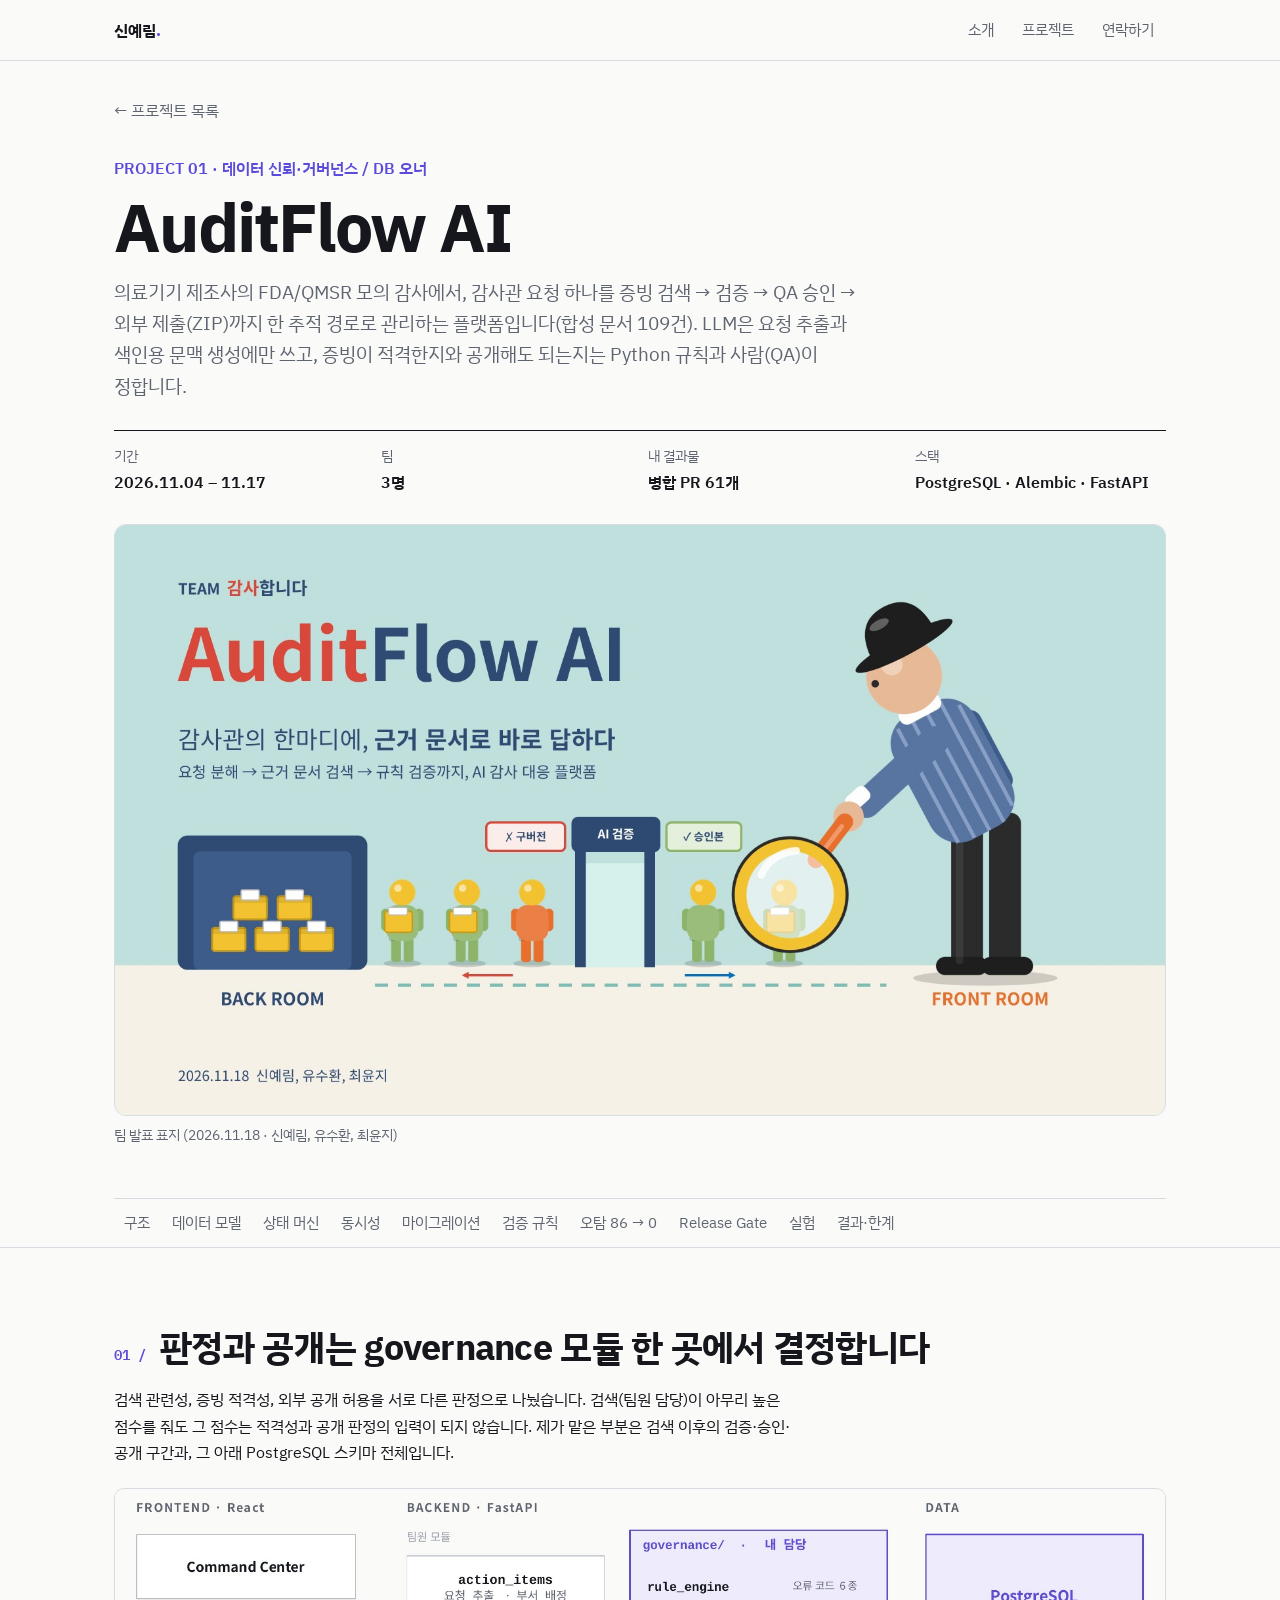
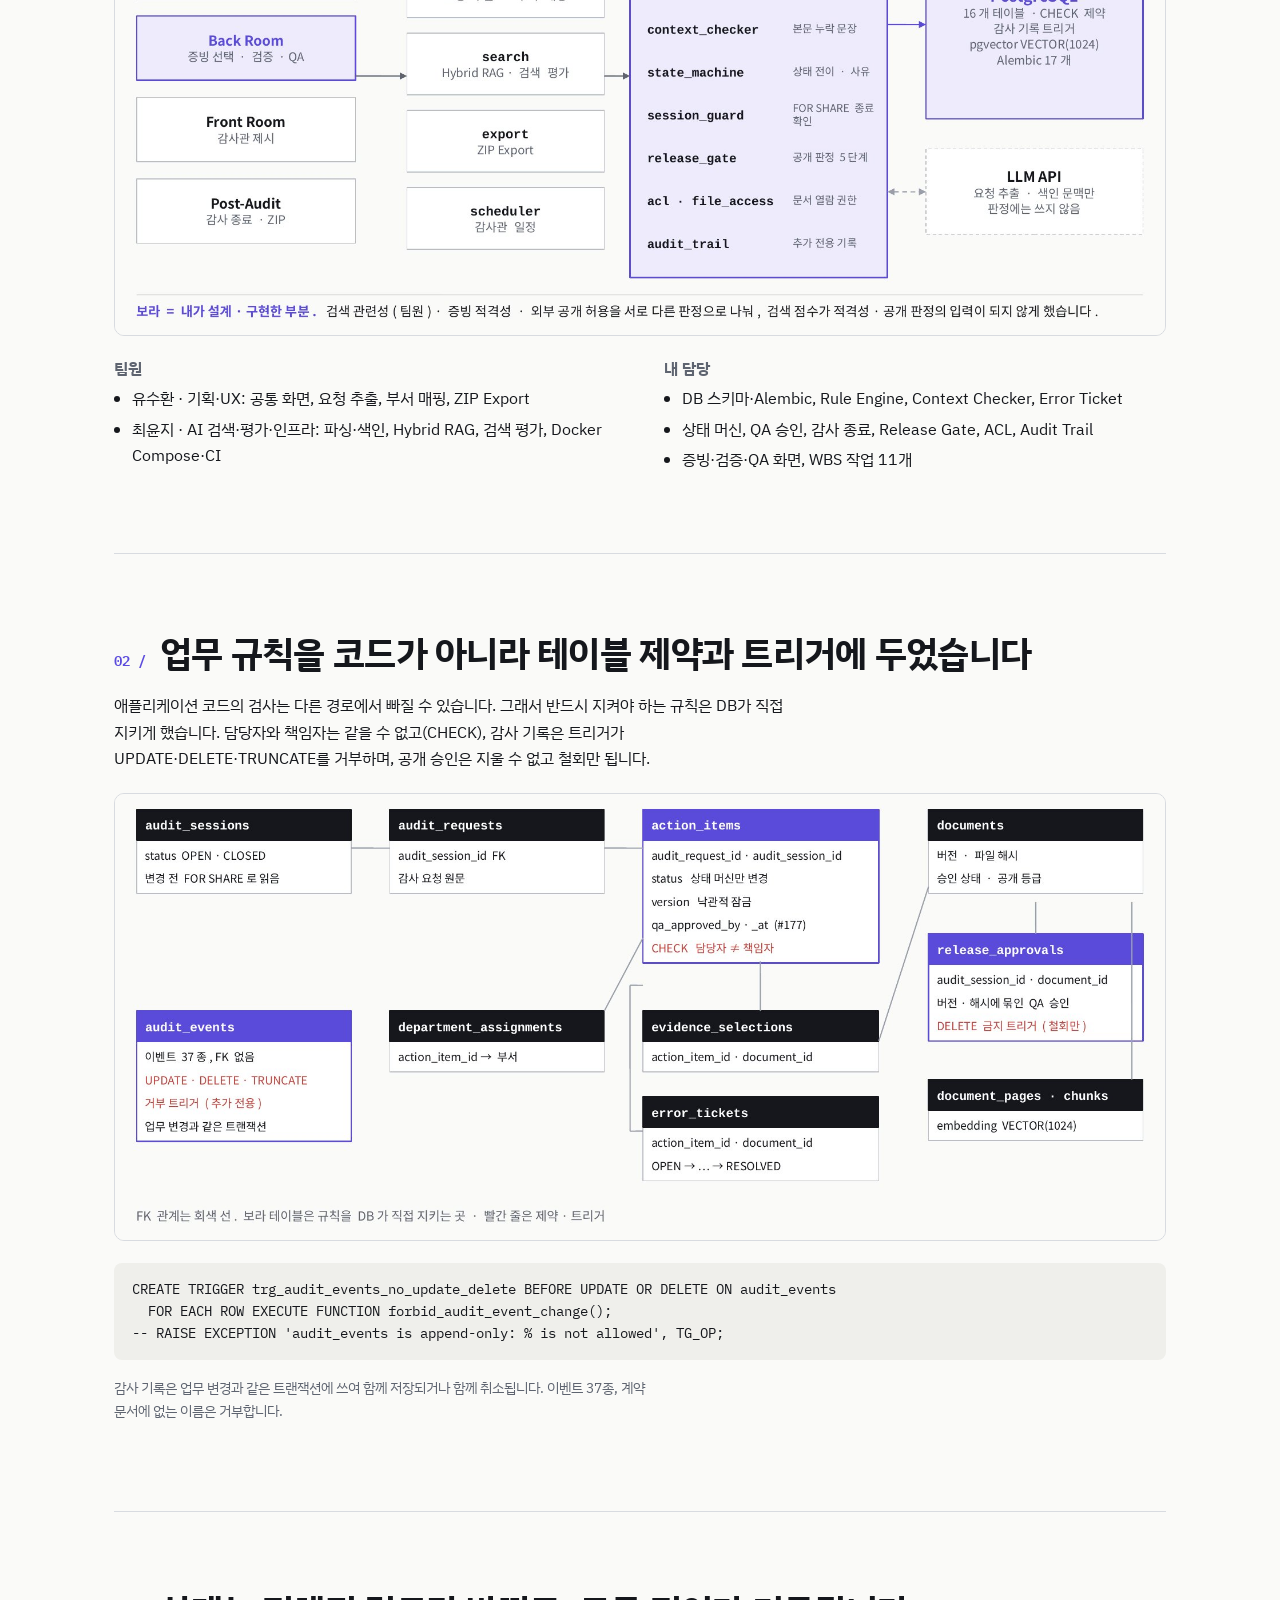
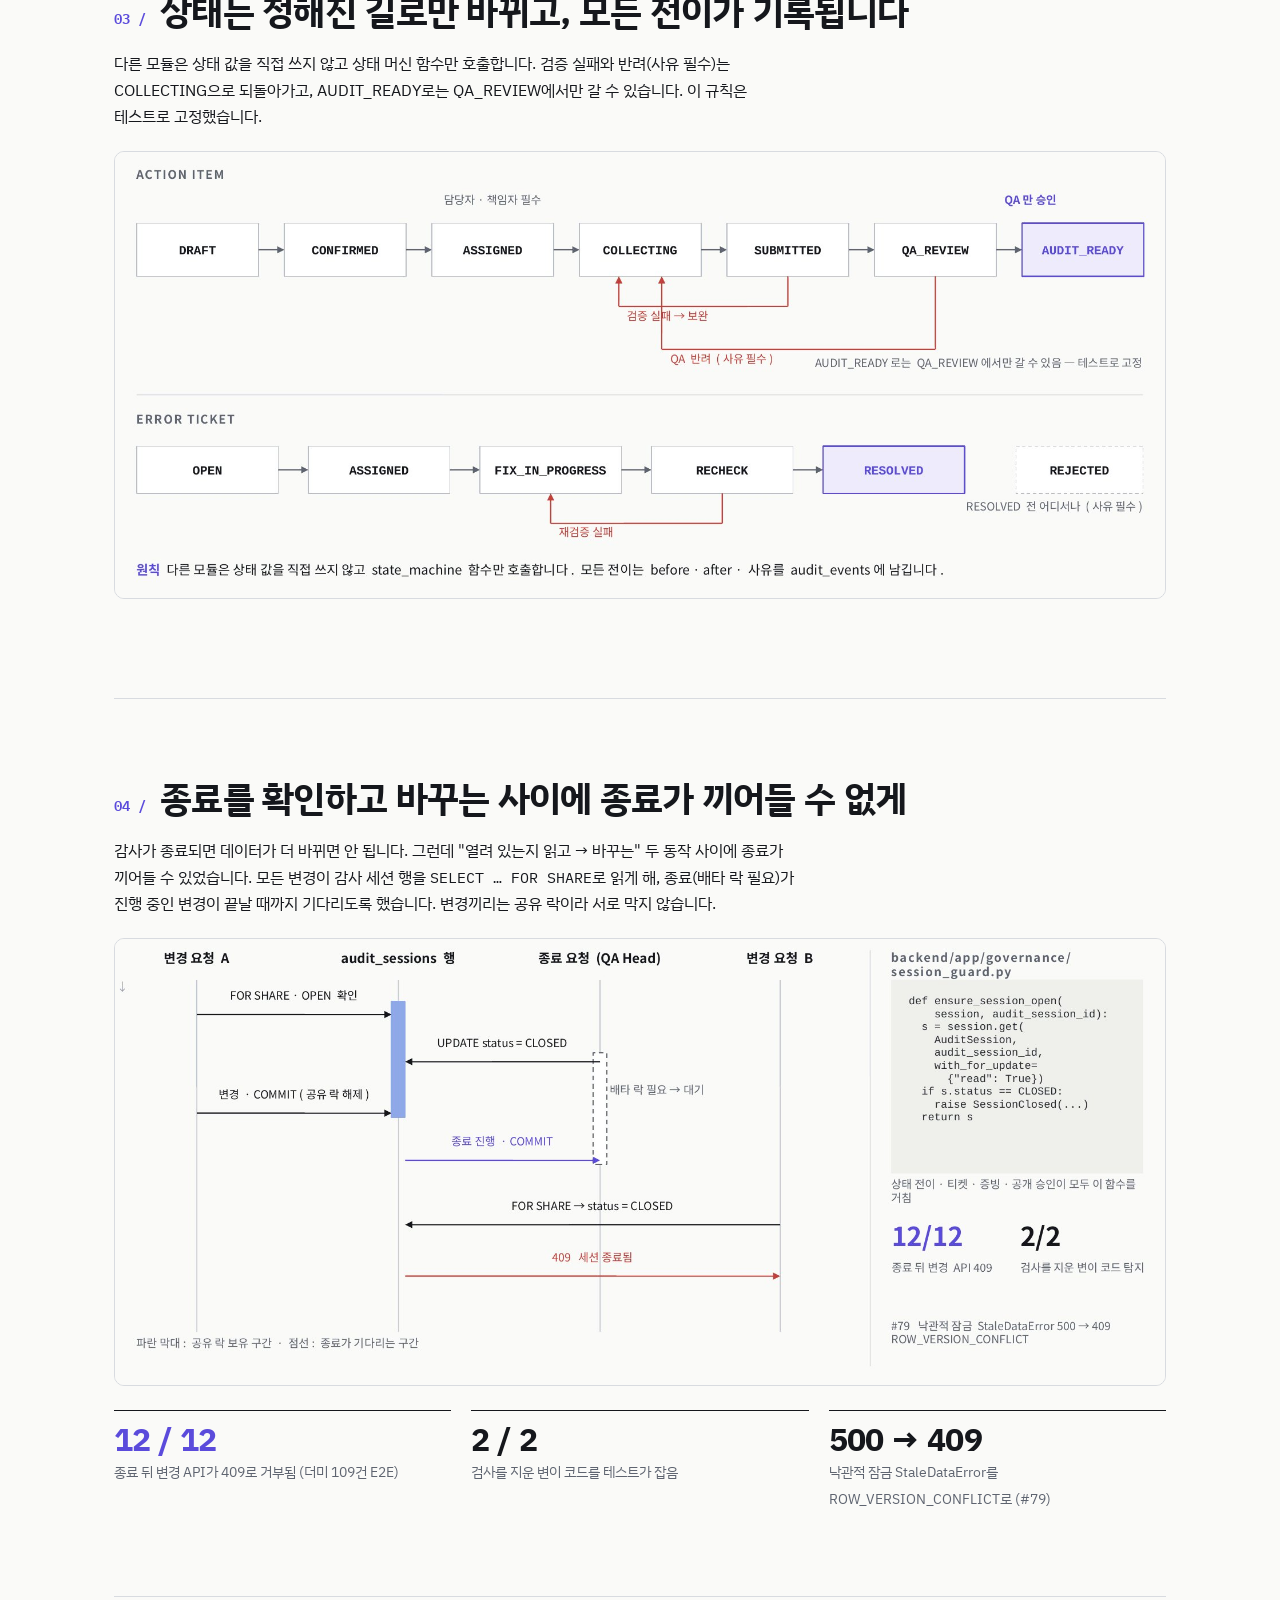
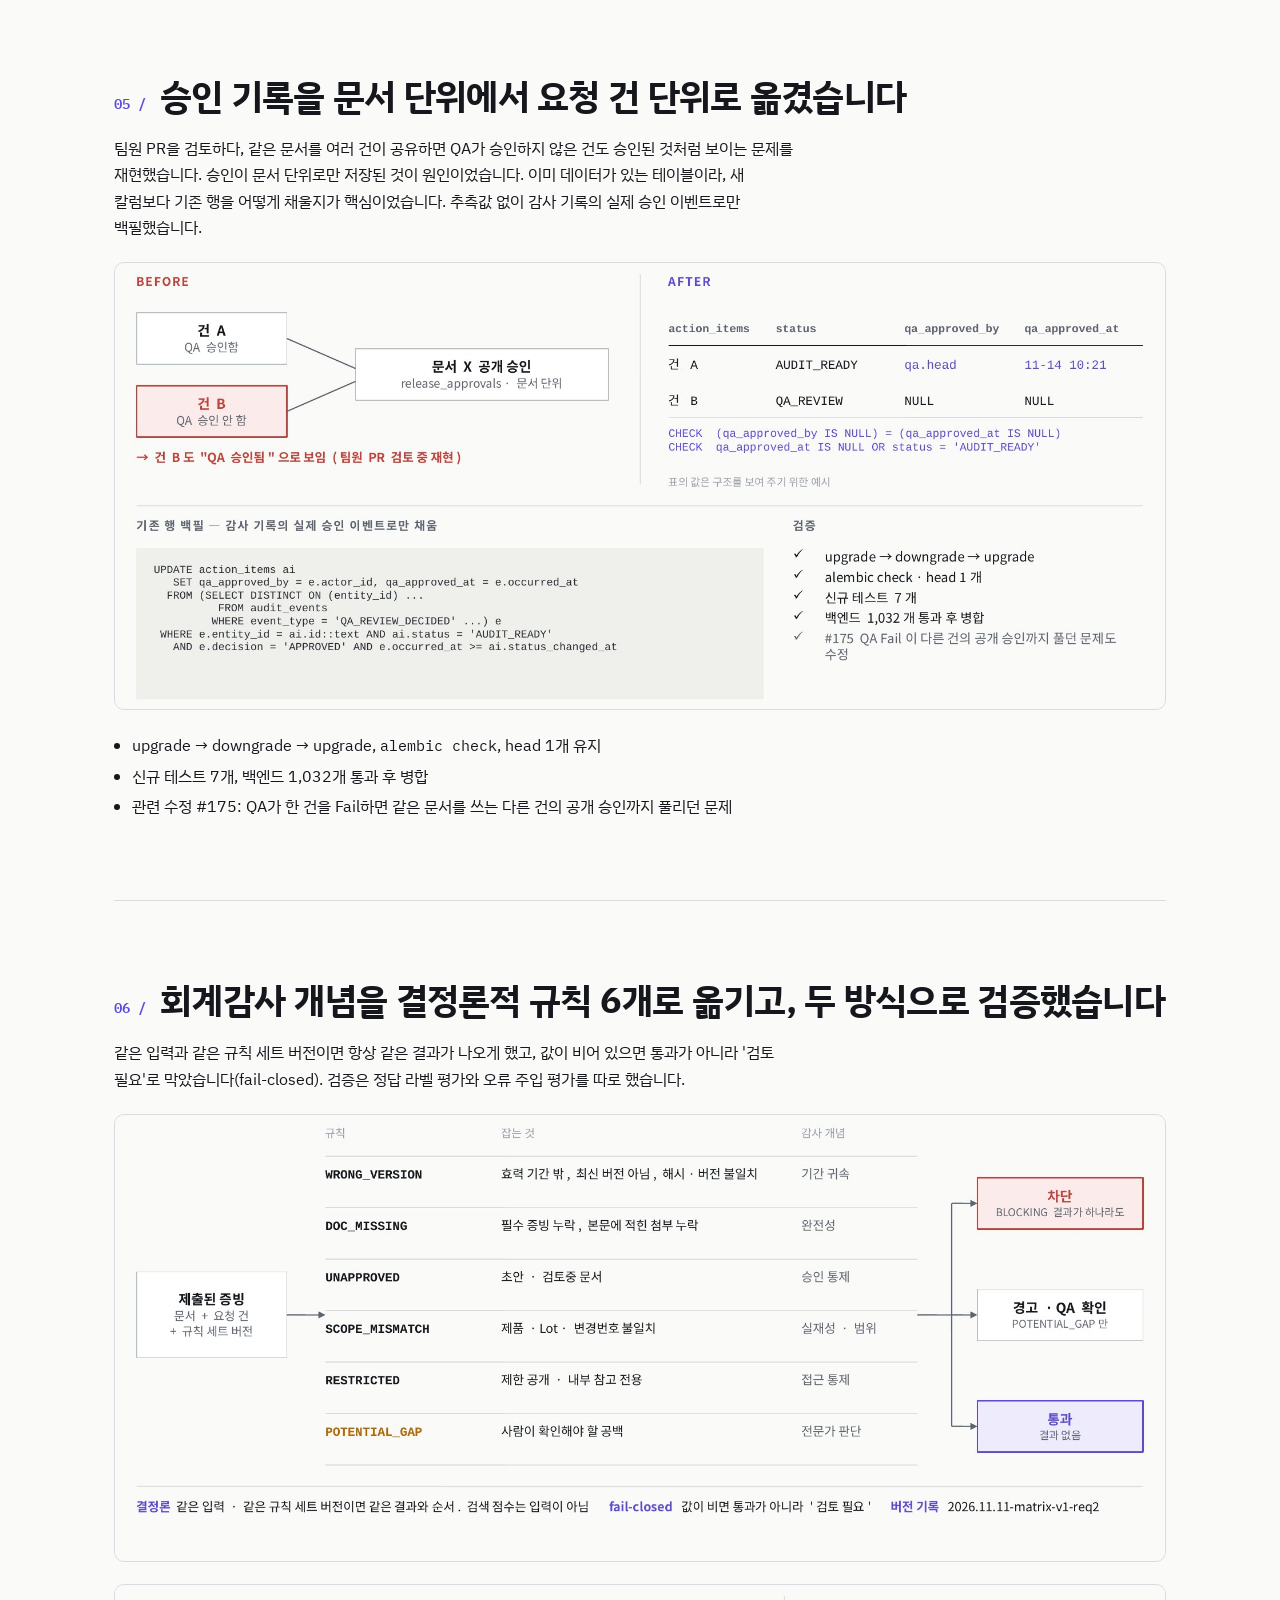
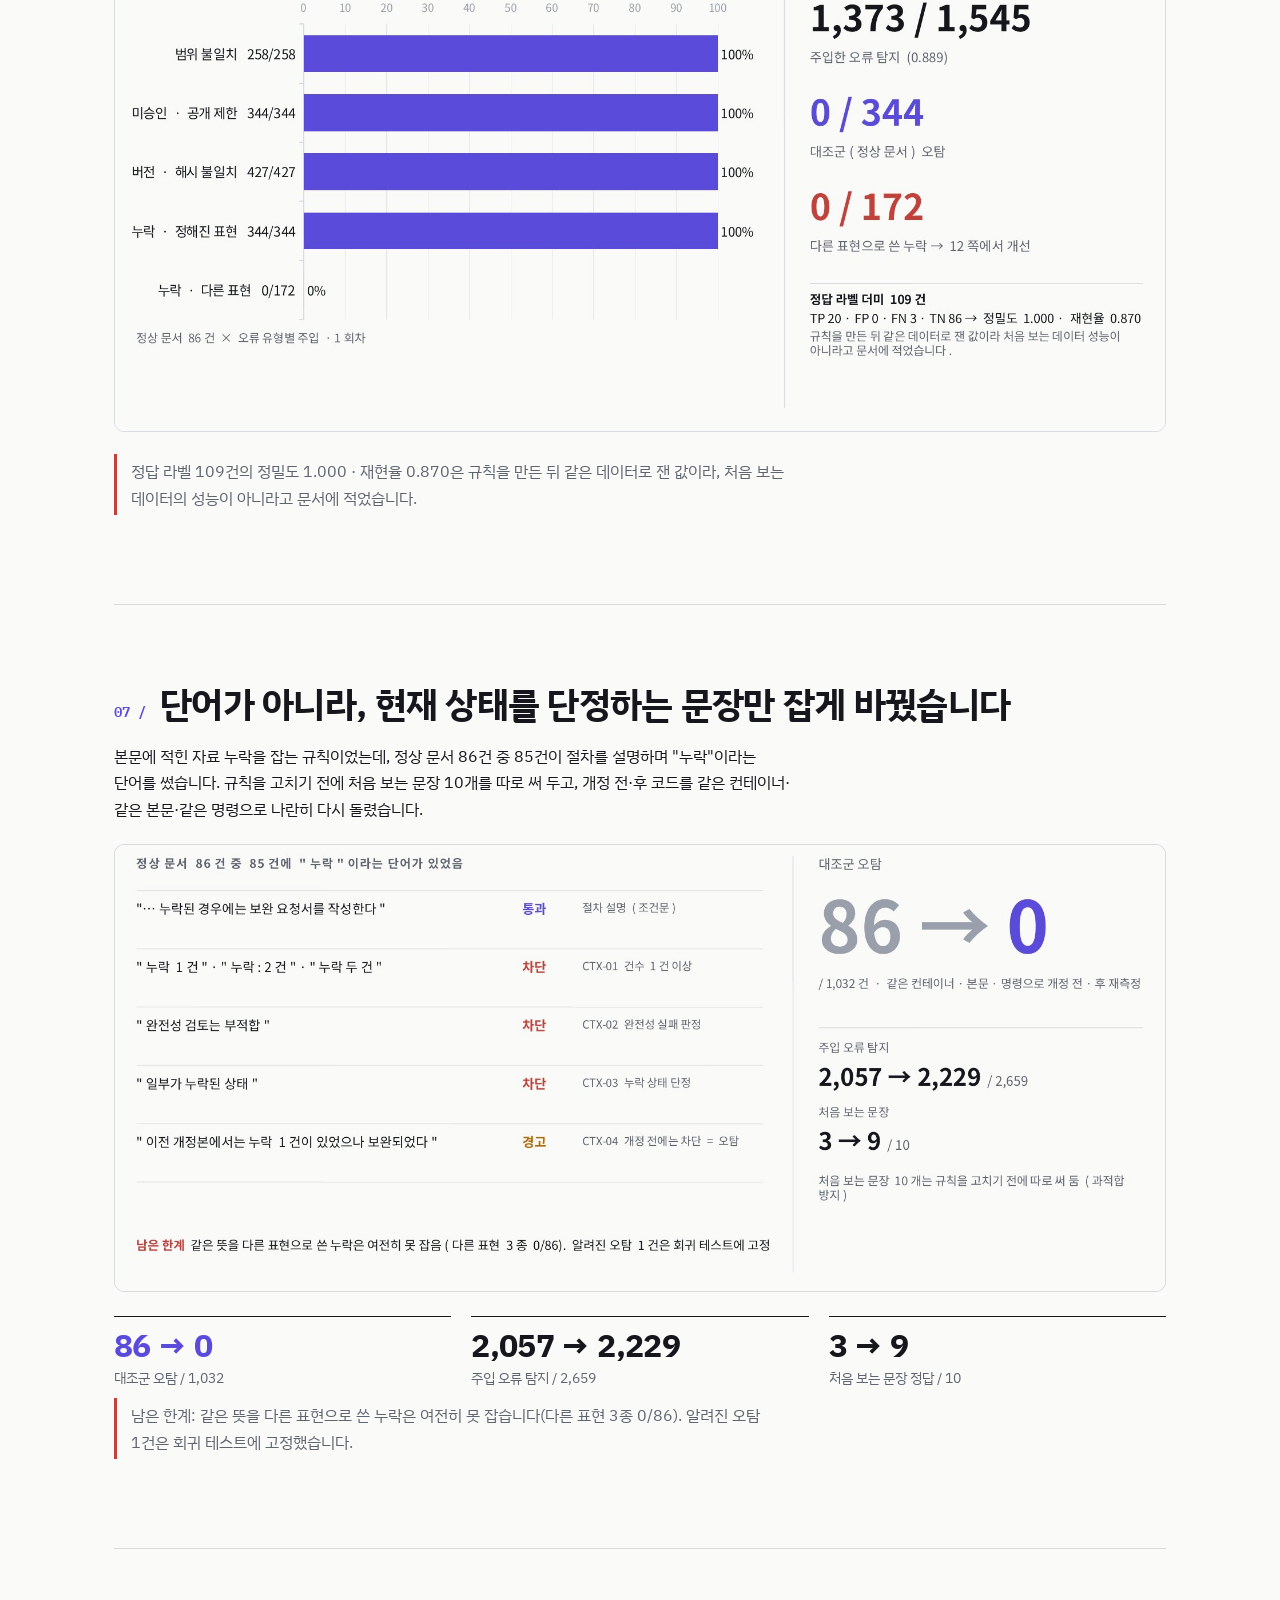
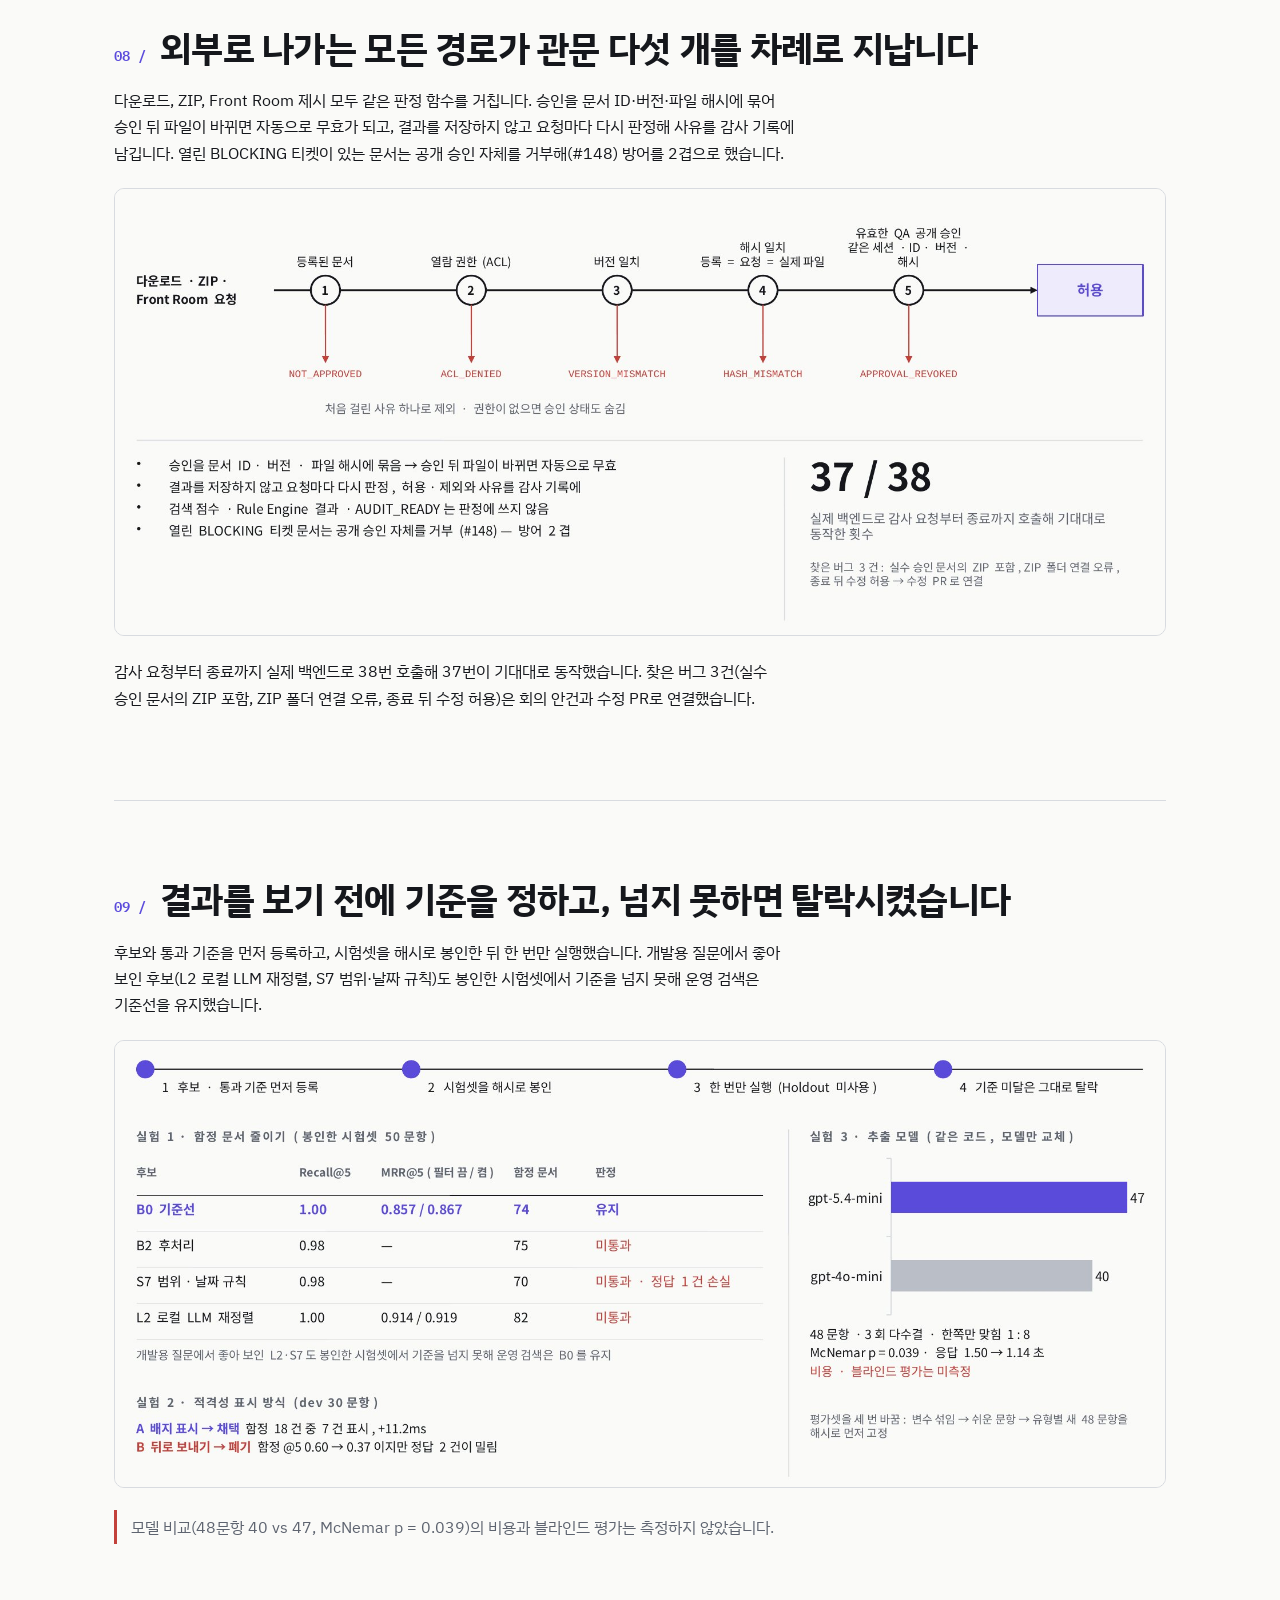
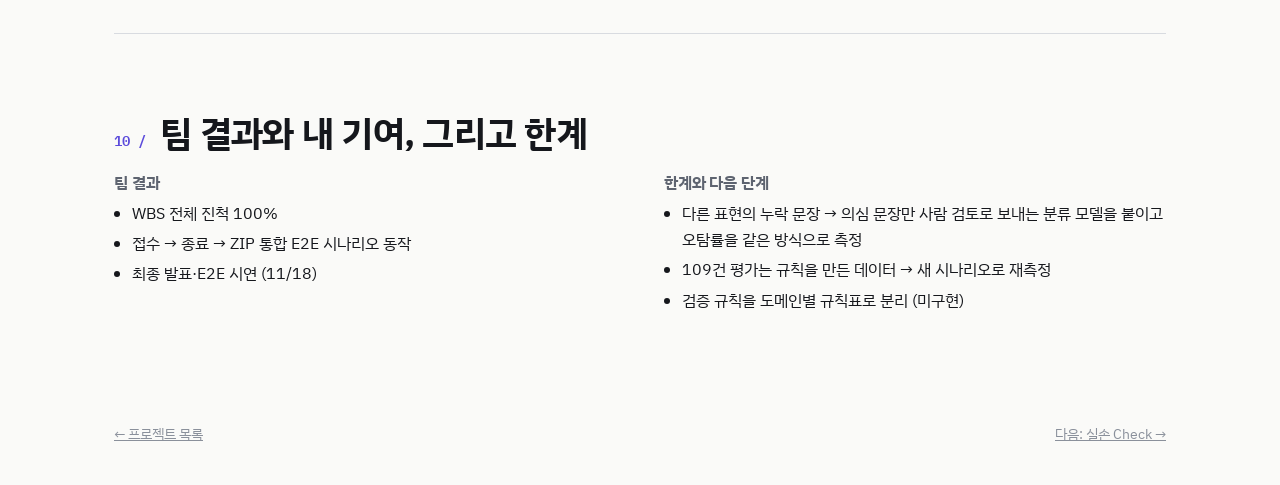
==== projects/auditflow.html @ 16ff55e7 "Add files via upload 포트폴리오 첫 업로드" ====
<!DOCTYPE html>
<html lang="ko">
<head>
<meta charset="utf-8">
<meta name="viewport" content="width=device-width, initial-scale=1">
<title>AuditFlow AI · 신예림</title>
<link rel="preconnect" href="https://fonts.googleapis.com">
<link rel="preconnect" href="https://fonts.gstatic.com" crossorigin>
<link href="https://fonts.googleapis.com/css2?family=IBM+Plex+Mono:wght@500;600&family=IBM+Plex+Sans+KR:wght@400;600;700&display=swap" rel="stylesheet">
<link rel="stylesheet" href="../assets/style.css">
</head>
<body>
<a class="skip" href="#main">본문 바로가기</a>
<header class="top">
  <div class="wrap">
    <a class="brand" href="../index.html">신예림<span>.</span></a>
    <nav class="nav" aria-label="주요 메뉴"><a href="../index.html#about">소개</a><a href="../index.html#work">프로젝트</a><a href="../index.html#contact">연락하기</a></nav>
  </div>
</header>

<main id="main">
  <div class="wrap">
    <a class="back" href="../index.html#work">← 프로젝트 목록</a>
    <div class="p-hero">
      <div class="role">PROJECT 01 · 데이터 신뢰·거버넌스 / DB 오너</div>
      <h1>AuditFlow AI</h1>
      <p class="lead">의료기기 제조사의 FDA/QMSR 모의 감사에서, 감사관 요청 하나를 증빙 검색 → 검증 → QA 승인 → 외부 제출(ZIP)까지 한 추적 경로로 관리하는 플랫폼입니다(합성 문서 109건). LLM은 요청 추출과 색인용 문맥 생성에만 쓰고, 증빙이 적격한지와 공개해도 되는지는 Python 규칙과 사람(QA)이 정합니다.</p>
      <dl class="meta">
        <div><dt>기간</dt><dd>2026.11.04 – 11.17</dd></div>
        <div><dt>팀</dt><dd>3명</dd></div>
        <div><dt>내 결과물</dt><dd>병합 PR 61개</dd></div>
        <div><dt>스택</dt><dd>PostgreSQL · Alembic · FastAPI</dd></div>
      </dl>
      <div class="cover"><img src="../assets/img/auditflow-cover.jpg" alt="AuditFlow AI 발표 표지 — Back Room의 증빙이 AI 검증 관문을 지나 Front Room 감사관에게 가는 그림"></div>
      <p class="cover-cap">팀 발표 표지 (2026.11.18 · 신예림, 유수환, 최윤지)</p>
    </div>
  </div>

  <nav class="toc" aria-label="이 페이지 목차"><div class="wrap">
    <a href="#arch">구조</a><a href="#data">데이터 모델</a><a href="#state">상태 머신</a><a href="#lock">동시성</a><a href="#migration">마이그레이션</a><a href="#rule">검증 규칙</a><a href="#ctx">오탐 86 → 0</a><a href="#gate">Release Gate</a><a href="#exp">실험</a><a href="#result">결과·한계</a>
  </div></nav>

  <div class="wrap">
    <section class="case" id="arch">
      <div class="sec-head"><span class="sec-no">01 /</span><h2>판정과 공개는 governance 모듈 한 곳에서 결정합니다</h2></div>
      <p>검색 관련성, 증빙 적격성, 외부 공개 허용을 서로 다른 판정으로 나눴습니다. 검색(팀원 담당)이 아무리 높은 점수를 줘도 그 점수는 적격성과 공개 판정의 입력이 되지 않습니다. 제가 맡은 부분은 검색 이후의 검증·승인·공개 구간과, 그 아래 PostgreSQL 스키마 전체입니다.</p>
      <div class="fig"><img src="../assets/img/af-architecture.jpg" alt="Frontend, FastAPI 모듈, PostgreSQL로 이어지는 구조도. governance 모듈과 Back Room 화면이 내 담당으로 표시됨" loading="lazy"></div>
      <div class="cols">
        <div><h3>팀원</h3><ul class="dots"><li>유수환 · 기획·UX: 공통 화면, 요청 추출, 부서 매핑, ZIP Export</li><li>최윤지 · AI 검색·평가·인프라: 파싱·색인, Hybrid RAG, 검색 평가, Docker Compose·CI</li></ul></div>
        <div><h3>내 담당</h3><ul class="dots"><li>DB 스키마·Alembic, Rule Engine, Context Checker, Error Ticket</li><li>상태 머신, QA 승인, 감사 종료, Release Gate, ACL, Audit Trail</li><li>증빙·검증·QA 화면, WBS 작업 11개</li></ul></div>
      </div>
    </section>

    <section class="case" id="data">
      <div class="sec-head"><span class="sec-no">02 /</span><h2>업무 규칙을 코드가 아니라 테이블 제약과 트리거에 두었습니다</h2></div>
      <p>애플리케이션 코드의 검사는 다른 경로에서 빠질 수 있습니다. 그래서 반드시 지켜야 하는 규칙은 DB가 직접 지키게 했습니다. 담당자와 책임자는 같을 수 없고(CHECK), 감사 기록은 트리거가 UPDATE·DELETE·TRUNCATE를 거부하며, 공개 승인은 지울 수 없고 철회만 됩니다.</p>
      <div class="fig"><img src="../assets/img/af-erd.jpg" alt="audit_sessions, audit_requests, action_items, documents, release_approvals, audit_events 등 16개 테이블 중 핵심 관계를 그린 ERD" loading="lazy"></div>
      <pre>CREATE TRIGGER trg_audit_events_no_update_delete BEFORE UPDATE OR DELETE ON audit_events
  FOR EACH ROW EXECUTE FUNCTION forbid_audit_event_change();
-- RAISE EXCEPTION 'audit_events is append-only: % is not allowed', TG_OP;</pre>
      <p class="muted small">감사 기록은 업무 변경과 같은 트랜잭션에 쓰여 함께 저장되거나 함께 취소됩니다. 이벤트 37종, 계약 문서에 없는 이름은 거부합니다.</p>
    </section>

    <section class="case" id="state">
      <div class="sec-head"><span class="sec-no">03 /</span><h2>상태는 정해진 길로만 바뀌고, 모든 전이가 기록됩니다</h2></div>
      <p>다른 모듈은 상태 값을 직접 쓰지 않고 상태 머신 함수만 호출합니다. 검증 실패와 반려(사유 필수)는 COLLECTING으로 되돌아가고, AUDIT_READY로는 QA_REVIEW에서만 갈 수 있습니다. 이 규칙은 테스트로 고정했습니다.</p>
      <div class="fig"><img src="../assets/img/af-state.jpg" alt="Action Item 7개 상태와 되돌아가는 전이, Error Ticket 상태 전이도" loading="lazy"></div>
    </section>

    <section class="case" id="lock">
      <div class="sec-head"><span class="sec-no">04 /</span><h2>종료를 확인하고 바꾸는 사이에 종료가 끼어들 수 없게</h2></div>
      <p>감사가 종료되면 데이터가 더 바뀌면 안 됩니다. 그런데 "열려 있는지 읽고 → 바꾸는" 두 동작 사이에 종료가 끼어들 수 있었습니다. 모든 변경이 감사 세션 행을 <code>SELECT … FOR SHARE</code>로 읽게 해, 종료(배타 락 필요)가 진행 중인 변경이 끝날 때까지 기다리도록 했습니다. 변경끼리는 공유 락이라 서로 막지 않습니다.</p>
      <div class="fig"><img src="../assets/img/af-concurrency.jpg" alt="변경 요청 A, 세션 행, 종료 요청, 변경 요청 B 사이의 시간축 시퀀스 다이어그램과 ensure_session_open 코드" loading="lazy"></div>
      <div class="facts">
        <div class="acc"><b>12 / 12</b><span>종료 뒤 변경 API가 409로 거부됨 (더미 109건 E2E)</span></div>
        <div><b>2 / 2</b><span>검사를 지운 변이 코드를 테스트가 잡음</span></div>
        <div><b>500 → 409</b><span>낙관적 잠금 StaleDataError를 ROW_VERSION_CONFLICT로 (#79)</span></div>
      </div>
    </section>

    <section class="case" id="migration">
      <div class="sec-head"><span class="sec-no">05 /</span><h2>승인 기록을 문서 단위에서 요청 건 단위로 옮겼습니다</h2></div>
      <p>팀원 PR을 검토하다, 같은 문서를 여러 건이 공유하면 QA가 승인하지 않은 건도 승인된 것처럼 보이는 문제를 재현했습니다. 승인이 문서 단위로만 저장된 것이 원인이었습니다. 이미 데이터가 있는 테이블이라, 새 칼럼보다 기존 행을 어떻게 채울지가 핵심이었습니다. 추측값 없이 감사 기록의 실제 승인 이벤트로만 백필했습니다.</p>
      <div class="fig"><img src="../assets/img/af-migration.jpg" alt="Before: 문서 단위 승인으로 건 B도 승인된 것처럼 보임. After: 건별 승인 칼럼과 CHECK 제약, 백필 SQL과 검증 목록" loading="lazy"></div>
      <ul class="dots"><li>upgrade → downgrade → upgrade, <code>alembic check</code>, head 1개 유지</li><li>신규 테스트 7개, 백엔드 1,032개 통과 후 병합</li><li>관련 수정 #175: QA가 한 건을 Fail하면 같은 문서를 쓰는 다른 건의 공개 승인까지 풀리던 문제</li></ul>
    </section>

    <section class="case" id="rule">
      <div class="sec-head"><span class="sec-no">06 /</span><h2>회계감사 개념을 결정론적 규칙 6개로 옮기고, 두 방식으로 검증했습니다</h2></div>
      <p>같은 입력과 같은 규칙 세트 버전이면 항상 같은 결과가 나오게 했고, 값이 비어 있으면 통과가 아니라 '검토 필요'로 막았습니다(fail-closed). 검증은 정답 라벨 평가와 오류 주입 평가를 따로 했습니다.</p>
      <div class="fig"><img src="../assets/img/af-rule.jpg" alt="제출된 증빙이 규칙 6개를 거쳐 차단, 경고, 통과로 갈리는 흐름" loading="lazy"></div>
      <div class="fig"><img src="../assets/img/af-injection.jpg" alt="오류 유형별 탐지율 막대: 네 유형 100%, 다른 표현의 누락 0%. 1,373/1,545 탐지, 대조군 오탐 0/344" loading="lazy"></div>
      <p class="note">정답 라벨 109건의 정밀도 1.000 · 재현율 0.870은 규칙을 만든 뒤 같은 데이터로 잰 값이라, 처음 보는 데이터의 성능이 아니라고 문서에 적었습니다.</p>
    </section>

    <section class="case" id="ctx">
      <div class="sec-head"><span class="sec-no">07 /</span><h2>단어가 아니라, 현재 상태를 단정하는 문장만 잡게 바꿨습니다</h2></div>
      <p>본문에 적힌 자료 누락을 잡는 규칙이었는데, 정상 문서 86건 중 85건이 절차를 설명하며 "누락"이라는 단어를 썼습니다. 규칙을 고치기 전에 처음 보는 문장 10개를 따로 써 두고, 개정 전·후 코드를 같은 컨테이너·같은 본문·같은 명령으로 나란히 다시 돌렸습니다.</p>
      <div class="fig"><img src="../assets/img/af-context.jpg" alt="예시 문장별 통과·차단·경고 판정과 대조군 오탐 86에서 0으로의 변화" loading="lazy"></div>
      <div class="facts">
        <div class="acc"><b>86 → 0</b><span>대조군 오탐 / 1,032</span></div>
        <div><b>2,057 → 2,229</b><span>주입 오류 탐지 / 2,659</span></div>
        <div><b>3 → 9</b><span>처음 보는 문장 정답 / 10</span></div>
      </div>
      <p class="note">남은 한계: 같은 뜻을 다른 표현으로 쓴 누락은 여전히 못 잡습니다(다른 표현 3종 0/86). 알려진 오탐 1건은 회귀 테스트에 고정했습니다.</p>
    </section>

    <section class="case" id="gate">
      <div class="sec-head"><span class="sec-no">08 /</span><h2>외부로 나가는 모든 경로가 관문 다섯 개를 차례로 지납니다</h2></div>
      <p>다운로드, ZIP, Front Room 제시 모두 같은 판정 함수를 거칩니다. 승인을 문서 ID·버전·파일 해시에 묶어 승인 뒤 파일이 바뀌면 자동으로 무효가 되고, 결과를 저장하지 않고 요청마다 다시 판정해 사유를 감사 기록에 남깁니다. 열린 BLOCKING 티켓이 있는 문서는 공개 승인 자체를 거부해(#148) 방어를 2겹으로 했습니다.</p>
      <div class="fig"><img src="../assets/img/af-gate.jpg" alt="관문 5개(등록, 열람 권한, 버전, 해시, QA 공개 승인)와 각 차단 코드, 실제 API 점검 37/38" loading="lazy"></div>
      <p>감사 요청부터 종료까지 실제 백엔드로 38번 호출해 37번이 기대대로 동작했습니다. 찾은 버그 3건(실수 승인 문서의 ZIP 포함, ZIP 폴더 연결 오류, 종료 뒤 수정 허용)은 회의 안건과 수정 PR로 연결했습니다.</p>
    </section>

    <section class="case" id="exp">
      <div class="sec-head"><span class="sec-no">09 /</span><h2>결과를 보기 전에 기준을 정하고, 넘지 못하면 탈락시켰습니다</h2></div>
      <p>후보와 통과 기준을 먼저 등록하고, 시험셋을 해시로 봉인한 뒤 한 번만 실행했습니다. 개발용 질문에서 좋아 보인 후보(L2 로컬 LLM 재정렬, S7 범위·날짜 규칙)도 봉인한 시험셋에서 기준을 넘지 못해 운영 검색은 기준선을 유지했습니다.</p>
      <div class="fig"><img src="../assets/img/af-experiments.jpg" alt="실험 1 후보 비교표, 실험 2 적격성 표시 방식, 실험 3 추출 모델 비교 막대 40 대 47" loading="lazy"></div>
      <p class="note">모델 비교(48문항 40 vs 47, McNemar p = 0.039)의 비용과 블라인드 평가는 측정하지 않았습니다.</p>
    </section>

    <section class="case" id="result" style="border-bottom:0">
      <div class="sec-head"><span class="sec-no">10 /</span><h2>팀 결과와 내 기여, 그리고 한계</h2></div>
      <div class="cols">
        <div><h3>팀 결과</h3><ul class="dots"><li>WBS 전체 진척 100%</li><li>접수 → 종료 → ZIP 통합 E2E 시나리오 동작</li><li>최종 발표·E2E 시연 (11/18)</li></ul></div>
        <div><h3>한계와 다음 단계</h3><ul class="dots"><li>다른 표현의 누락 문장 → 의심 문장만 사람 검토로 보내는 분류 모델을 붙이고 오탐률을 같은 방식으로 측정</li><li>109건 평가는 규칙을 만든 데이터 → 새 시나리오로 재측정</li><li>검증 규칙을 도메인별 규칙표로 분리 (미구현)</li></ul></div>
      </div>
    </section>
  </div>
</main>
<footer><div class="wrap"><a href="../index.html#work">← 프로젝트 목록</a><a href="silson.html">다음: 실손 Check →</a></div></footer>
</body>
</html>
---- assets/style.css ----
/*
VOICE   차분한 엔지니어링 보고서. 꾸밈보다 근거(그림·코드·수치)가 먼저 보이게
IDEA    설계 문서와 프로젝트 쇼케이스를 합친 한 장짜리 이력 사이트
PICTURE 첫 화면 오른쪽 사진 자리, 프로젝트는 실제 발표 표지와 서비스 화면 썸네일
COLOUR  종이색 바탕 + 먹색 글씨, 강조는 남보라 하나 (PPT 포트폴리오와 같은 체계)
TYPE    IBM Plex Sans KR / IBM Plex Mono, 번호가 붙은 섹션 머리
*/
:root{color-scheme:light dark;
  --bg:light-dark(#fafaf8,#111318);--panel:light-dark(#ffffff,#181b21);--ink:light-dark(#15171c,#eceef2);
  --sub:light-dark(#5e6470,#a7adb8);--mute:light-dark(#8a909b,#7d8390);--rule:light-dark(#d8dbe0,#2e323b);
  --acc:light-dark(#5b4bdb,#a99fff);--tint:light-dark(#eeecfc,#24214a);--bad:light-dark(#c2413b,#ff8a80);
  --dark:#111318;--code:light-dark(#efefeb,#1d2027)}
:root[data-theme=light]{color-scheme:light}:root[data-theme=dark]{color-scheme:dark}
*{box-sizing:border-box;min-width:0}
html{scroll-behavior:smooth;scroll-padding-top:72px}
@media(prefers-reduced-motion:reduce){html{scroll-behavior:auto}*{transition:none!important}}
body{margin:0;background:var(--bg);color:var(--ink);font:16px/1.65 "IBM Plex Sans KR","Malgun Gothic",system-ui,sans-serif;overflow-x:clip;word-break:keep-all}
a{color:inherit}
img{max-width:100%;display:block}
code,.mono{font-family:"IBM Plex Mono",ui-monospace,monospace;font-size:.92em;overflow-wrap:anywhere}
.wrap{max-width:1180px;margin:0 auto;padding:0 max(5vw,18px)}
.skip{position:absolute;left:-999px;top:8px;background:var(--acc);color:#fff;padding:8px 14px;border-radius:6px;z-index:20}
.skip:focus{left:12px}
:focus-visible{outline:2px solid var(--acc);outline-offset:3px}

/* top bar */
.top{position:sticky;top:0;z-index:10;background:color-mix(in srgb,var(--bg) 92%,transparent);backdrop-filter:blur(8px);border-bottom:1px solid var(--rule)}
.top .wrap{display:flex;align-items:center;justify-content:space-between;gap:16px;min-height:60px;flex-wrap:wrap}
.brand{font-weight:700;text-decoration:none;letter-spacing:-.01em}
.brand span{color:var(--acc)}
.nav{display:flex;gap:4px;flex-wrap:wrap}
.nav a{text-decoration:none;color:var(--sub);padding:10px 12px;border-radius:6px;font-size:15px}
.nav a:hover{color:var(--ink);background:var(--tint)}

/* sections */
section{padding:clamp(48px,7vw,96px) 0;border-bottom:1px solid var(--rule)}
.sec-head{display:flex;align-items:baseline;gap:14px;margin-bottom:28px;flex-wrap:wrap}
.sec-no{font:600 14px/1 "IBM Plex Mono",monospace;color:var(--acc)}
h2{font-size:clamp(26px,3.2vw,36px);line-height:1.2;margin:0;letter-spacing:-.02em;text-wrap:balance}
h3{font-size:20px;line-height:1.35;margin:0 0 6px;letter-spacing:-.01em}
p{margin:0 0 12px;max-width:68ch}
.lead{font-size:clamp(17px,1.6vw,19px);color:var(--sub)}
.muted{color:var(--sub)}.small{font-size:14px}
.todo{color:var(--bad)}

/* hero */
.hero{padding:clamp(40px,6vw,88px) 0 0;border:0}
.hero-grid{display:grid;grid-template-columns:minmax(0,1.35fr) minmax(0,.9fr);gap:clamp(28px,5vw,72px);align-items:center}
.role{font-weight:600;color:var(--acc);margin-bottom:10px}
.hero h1{font-size:clamp(44px,7vw,84px);line-height:1.02;margin:0 0 18px;letter-spacing:-.03em}
.hero .statement{font-size:clamp(20px,2.4vw,28px);line-height:1.45;margin:0 0 22px;max-width:none}
.tags{display:flex;flex-wrap:wrap;gap:6px;padding:0;margin:0;list-style:none}
.tags li{font-size:13.5px;padding:3px 10px;border:1px solid var(--rule);border-radius:999px;color:var(--sub);background:var(--panel)}
.photo{aspect-ratio:4/5;border:1.5px dashed var(--mute);border-radius:14px;display:grid;place-items:center;text-align:center;color:var(--sub);background:repeating-linear-gradient(135deg,transparent 0 14px,color-mix(in srgb,var(--rule) 45%,transparent) 14px 15px);padding:24px}
.photo strong{display:block;color:var(--ink);font-size:18px;margin-bottom:4px}
.numbers{display:grid;grid-template-columns:repeat(4,minmax(0,1fr));margin-top:clamp(40px,6vw,72px);border-top:1px solid var(--ink)}
.numbers div{padding:20px 18px 8px 0}
.numbers b{display:block;font-size:clamp(28px,3.4vw,40px);line-height:1.1;letter-spacing:-.02em;white-space:nowrap}
.numbers div:nth-child(2) b{color:var(--acc)}
.numbers span{font-size:14px;color:var(--sub)}

/* about */
.traits{display:grid;grid-template-columns:repeat(3,minmax(0,1fr));gap:clamp(20px,3vw,40px);margin:8px 0 48px}
.trait{border-top:1px solid var(--ink);padding-top:14px}
.trait .k{font-weight:700;font-size:22px;margin-bottom:6px}
.trait .k i{font-style:normal;color:var(--acc)}
.skills{width:100%;border-collapse:collapse}
.skills th,.skills td{text-align:left;vertical-align:top;padding:12px 0;border-bottom:1px solid var(--rule)}
.skills th{width:200px;font-weight:700}
.skills td span{color:var(--sub);font-size:14px;display:block}
.skills tr.learn th,.skills tr.learn td{color:var(--mute)}

/* education */
.two{display:grid;grid-template-columns:repeat(2,minmax(0,1fr));gap:clamp(24px,4vw,56px)}
.list{list-style:none;margin:0;padding:0}
.list li{display:grid;grid-template-columns:150px minmax(0,1fr);gap:16px;padding:12px 0;border-bottom:1px solid var(--rule)}
.list .when{color:var(--sub);font-size:14.5px;white-space:nowrap}
.list b{display:block}
.list small{color:var(--sub);font-size:14px}
.cap{font-weight:700;font-size:15px;margin:0 0 4px;color:var(--sub)}

/* projects */
.cards{display:grid;grid-template-columns:repeat(2,minmax(0,1fr));gap:clamp(20px,2.6vw,32px)}
.card{display:flex;flex-direction:column;background:var(--panel);border:1px solid var(--rule);border-radius:12px;overflow:hidden;text-decoration:none;transition:transform .2s,border-color .2s}
a.card:hover{transform:translateY(-3px);border-color:var(--acc)}
.card.wide{grid-column:1/-1;display:grid;grid-template-columns:minmax(0,1.25fr) minmax(0,1fr)}
.thumb{aspect-ratio:16/9;width:100%;object-fit:cover;background:var(--code);border-bottom:1px solid var(--rule)}
.card.wide .thumb{height:100%;object-fit:contain;border-bottom:0;border-right:1px solid var(--rule)}
.card.wide.rev{grid-template-columns:minmax(0,1fr) minmax(0,1.25fr)}
.card.wide.rev .thumb{order:2;border-right:0;border-left:1px solid var(--rule)}
.typo{aspect-ratio:16/6;background:var(--dark);color:#e7e9ee;display:flex;flex-direction:column;justify-content:flex-end;padding:22px 24px}
.typo b{font-size:clamp(30px,4vw,44px);line-height:1;letter-spacing:-.02em}
.typo span{color:#a7adb8;font-size:14px;margin-top:6px}
.body{padding:20px 22px 22px;display:flex;flex-direction:column;gap:8px;flex:1}
.kicker{font-size:13.5px;color:var(--sub);display:flex;justify-content:space-between;gap:10px;flex-wrap:wrap}
.kicker b{color:var(--acc);font-weight:600}
.card .one{color:var(--sub);margin:0}
.card dl{display:grid;grid-template-columns:64px minmax(0,1fr);gap:4px 10px;margin:6px 0 4px;font-size:14.5px}
.card dt{color:var(--sub)}.card dd{margin:0}
.more{margin-top:auto;padding-top:8px;font-weight:600;color:var(--acc)}
.count{margin-top:18px;color:var(--sub);font-size:14.5px}

/* contact */
.contact{display:grid;grid-template-columns:minmax(0,1fr) minmax(0,1fr);gap:clamp(24px,4vw,56px);align-items:start}
.contact dl{display:grid;grid-template-columns:90px minmax(0,1fr);gap:12px 14px;margin:0;font-size:17px}
.contact dt{color:var(--sub)}.contact dd{margin:0}
.files{list-style:none;margin:0;padding:0;border-top:1px solid var(--ink)}
.files a{display:flex;justify-content:space-between;align-items:center;gap:12px;padding:16px 4px;border-bottom:1px solid var(--rule);text-decoration:none;min-height:44px}
.files a:hover{color:var(--acc)}
.files small{color:var(--sub)}
footer{padding:28px 0 40px;color:var(--mute);font-size:14px}
footer .wrap{display:flex;justify-content:space-between;gap:12px;flex-wrap:wrap}

/* project detail */
.back{display:inline-block;margin:28px 0 0;text-decoration:none;color:var(--sub);padding:8px 0}
.back:hover{color:var(--acc)}
.p-hero{padding:24px 0 40px;border-bottom:1px solid var(--rule)}
.p-hero h1{font-size:clamp(40px,6vw,68px);line-height:1.04;margin:6px 0 14px;letter-spacing:-.03em}
.meta{display:grid;grid-template-columns:repeat(4,minmax(0,1fr));gap:16px;margin:28px 0;border-top:1px solid var(--ink);padding-top:14px}
.meta dt{font-size:13.5px;color:var(--sub)}.meta dd{margin:2px 0 0;font-weight:600}
.cover{border-radius:12px;border:1px solid var(--rule);overflow:hidden}
.cover-cap{font-size:13.5px;color:var(--sub);margin-top:8px}
.toc{position:sticky;top:61px;z-index:5;background:var(--bg);border-bottom:1px solid var(--rule)}
.toc .wrap{display:flex;gap:2px;overflow-x:auto;scrollbar-width:thin}
.toc a{flex:none;text-decoration:none;color:var(--sub);padding:12px 10px;font-size:14.5px;white-space:nowrap}
.toc a:hover{color:var(--acc)}
@media(max-width:900px){.toc{position:static}}
.case{padding:clamp(44px,6vw,80px) 0}
.case .sec-head{margin-bottom:18px}
.fig{margin:22px 0 22px;background:#fafaf8;border:1px solid var(--rule);border-radius:10px;overflow:hidden}
.fig img{width:100%}
.figcap{font-size:13.5px;color:var(--sub);margin:-12px 0 20px}
.facts{display:grid;grid-template-columns:repeat(3,minmax(0,1fr));gap:20px;margin:24px 0 8px}
.facts div{border-top:1px solid var(--ink);padding-top:10px}
.facts b{display:block;font-size:clamp(24px,3vw,32px);line-height:1.15;letter-spacing:-.02em;white-space:nowrap}
.facts .acc b{color:var(--acc)}
.facts span{font-size:14px;color:var(--sub)}
.cols{display:grid;grid-template-columns:repeat(2,minmax(0,1fr));gap:clamp(20px,4vw,48px)}
.cols h3{font-size:16px;color:var(--sub);font-weight:700}
ul.dots{margin:0;padding-left:1.1em}
ul.dots li{margin:4px 0}
pre{background:var(--code);padding:16px 18px;border-radius:8px;overflow-x:auto;font:13.5px/1.6 "IBM Plex Mono",monospace;margin:16px 0}
.note{border-left:3px solid var(--bad);padding:4px 0 4px 14px;color:var(--sub)}

@media(max-width:860px){
  .hero-grid{grid-template-columns:minmax(0,1fr)}
  .photo{max-width:340px;aspect-ratio:4/4.4}
  .numbers{grid-template-columns:repeat(2,minmax(0,1fr))}
  .traits,.facts{grid-template-columns:minmax(0,1fr)}
  .two,.contact,.cols{grid-template-columns:minmax(0,1fr)}
  .cards{grid-template-columns:minmax(0,1fr)}
  .card.wide{grid-template-columns:minmax(0,1fr)}
  .card.wide,.card.wide.rev{grid-template-columns:minmax(0,1fr)}
  .card.wide .thumb,.card.wide.rev .thumb{order:0;height:auto;border:0;border-bottom:1px solid var(--rule)}
  .meta{grid-template-columns:repeat(2,minmax(0,1fr))}
}
@media(max-width:560px){
  .list li{grid-template-columns:minmax(0,1fr);gap:2px}
  .skills th{width:auto;display:block;padding-bottom:0;border:0}
  .skills td{display:block;padding-top:2px}
  .nav a{padding:10px 8px;font-size:14px}
}
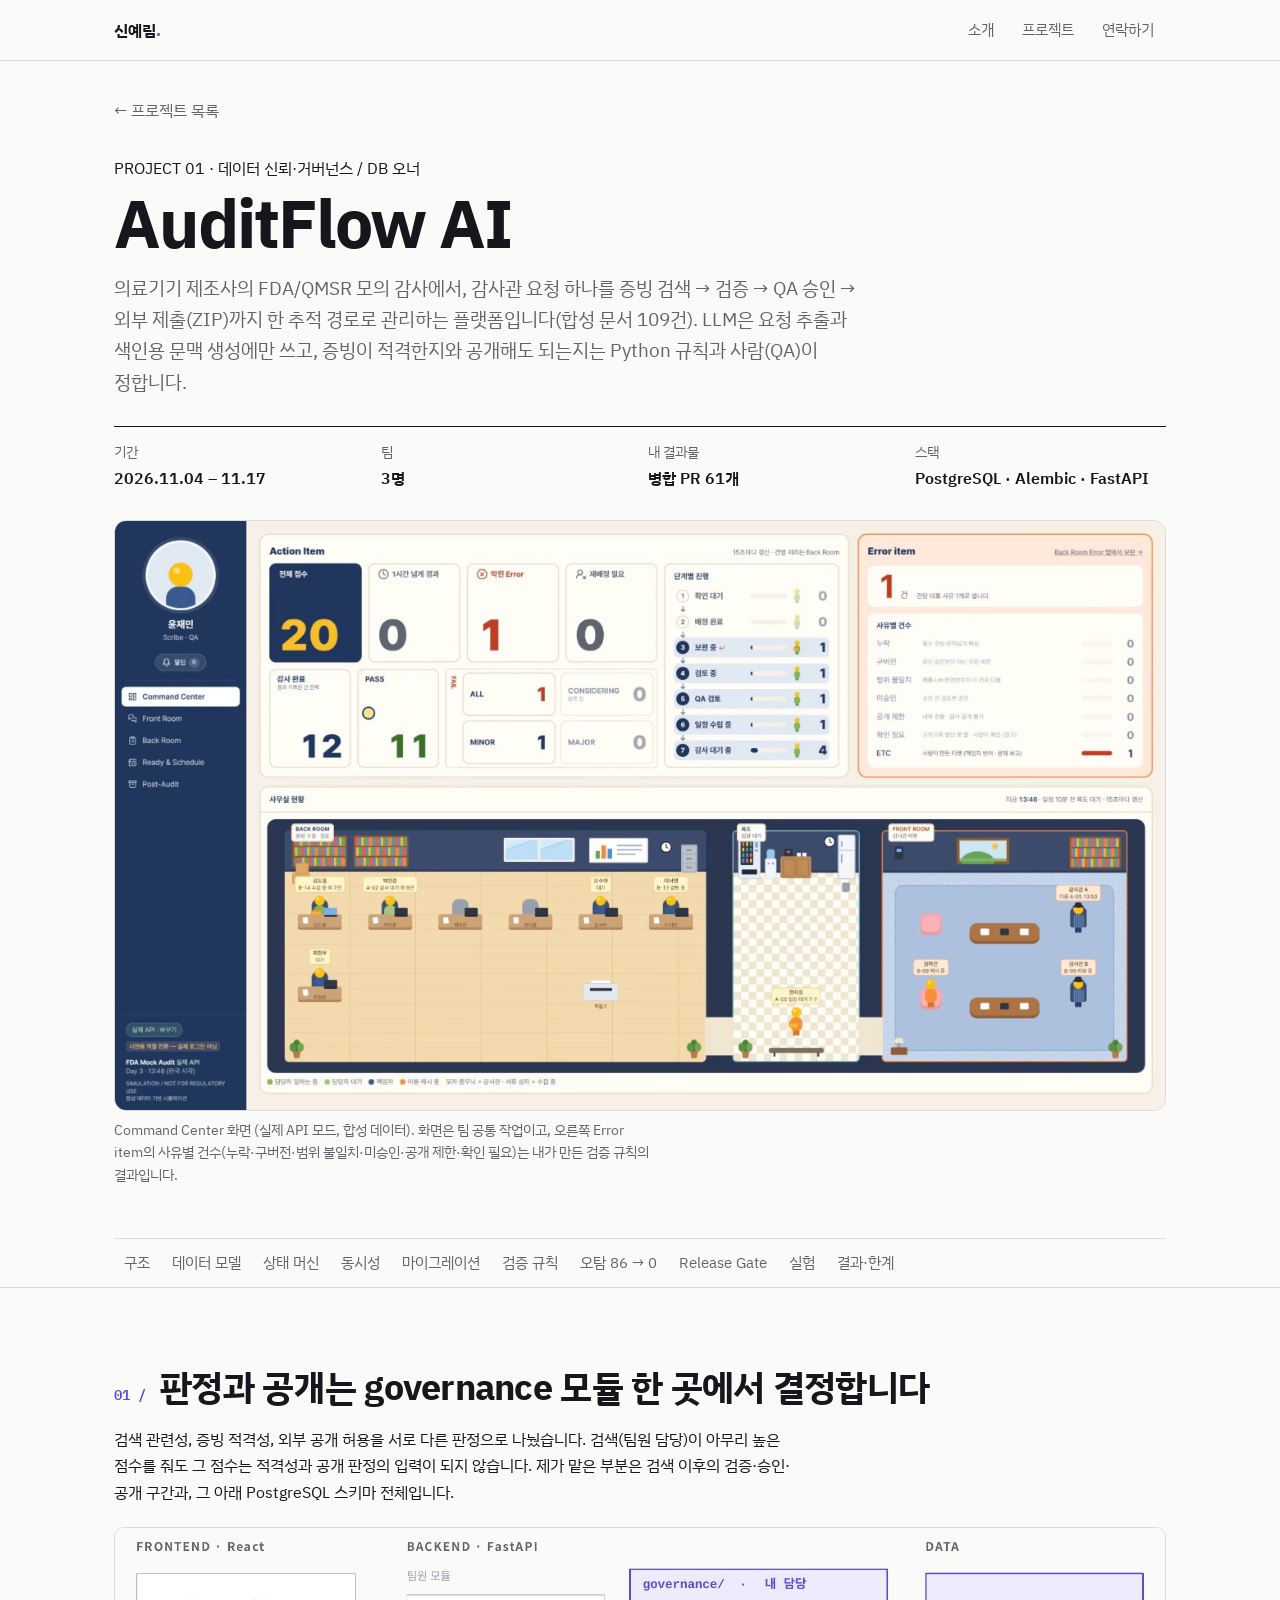
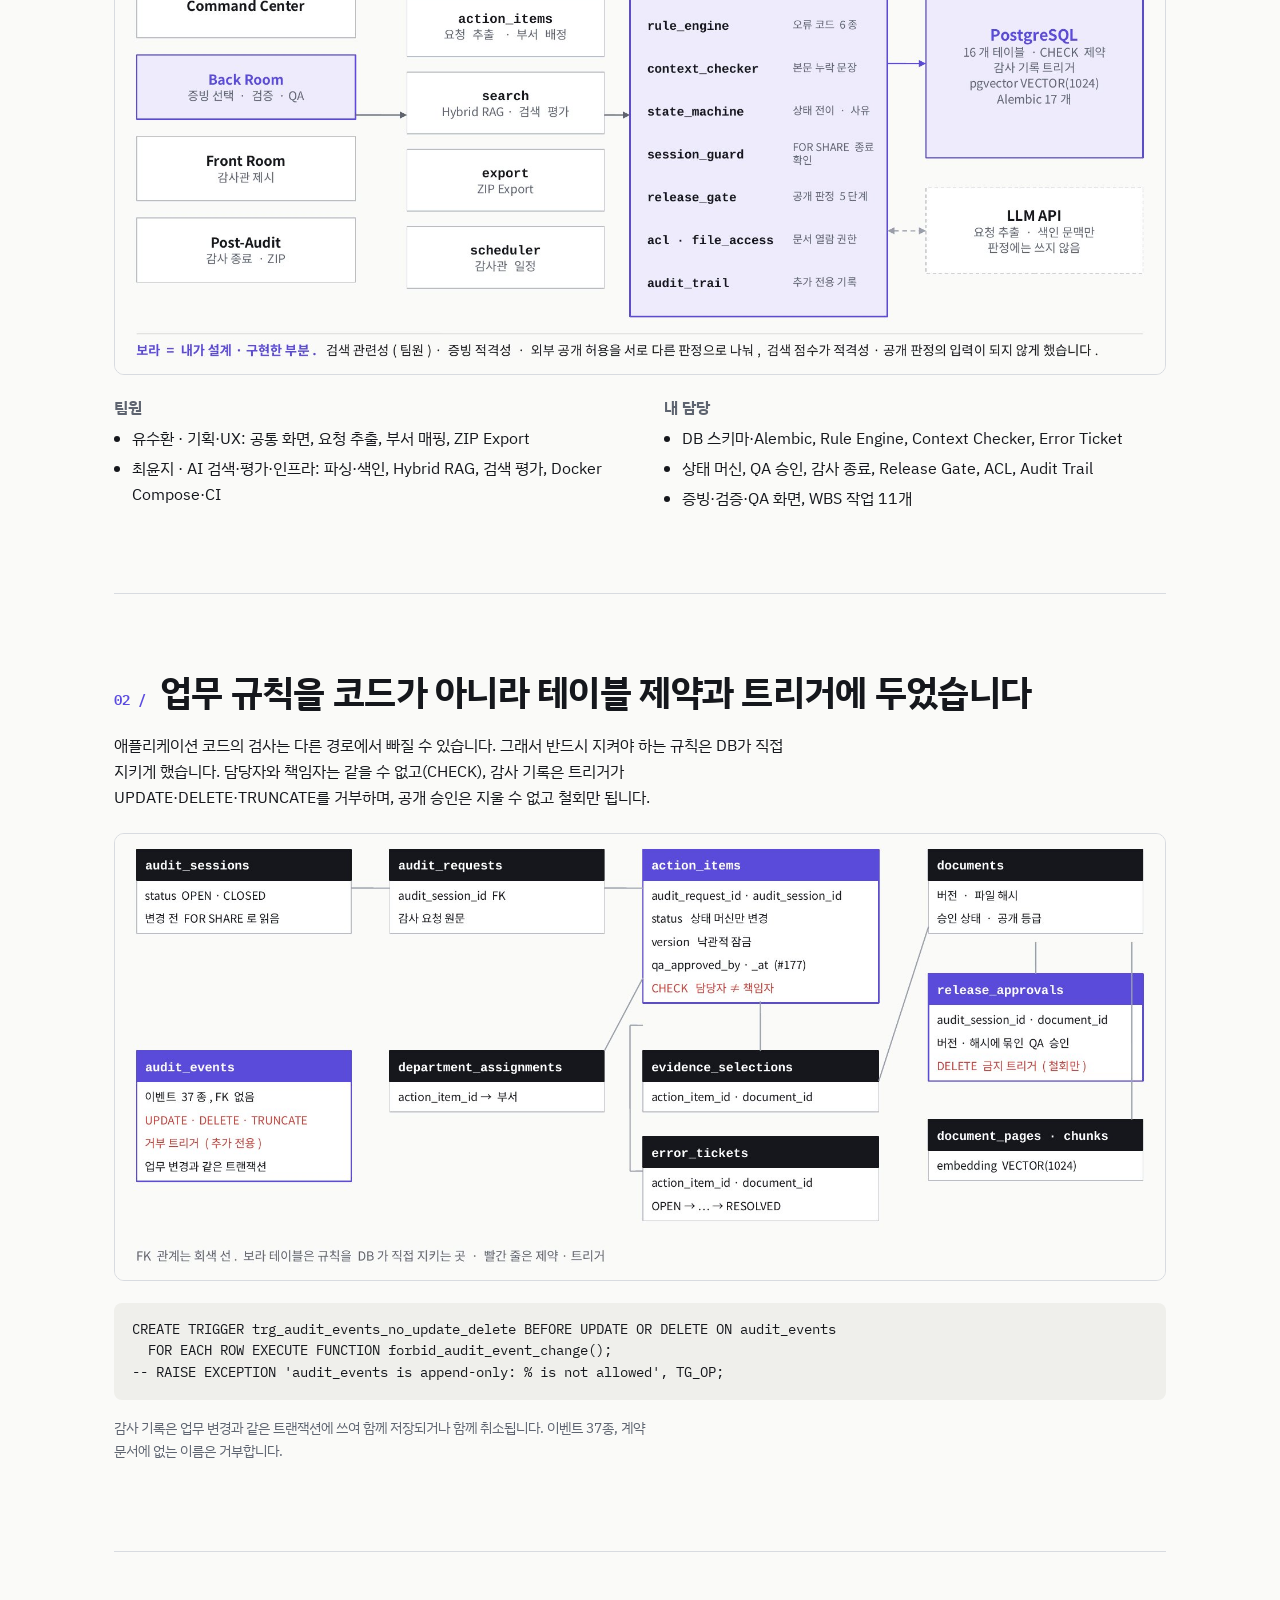
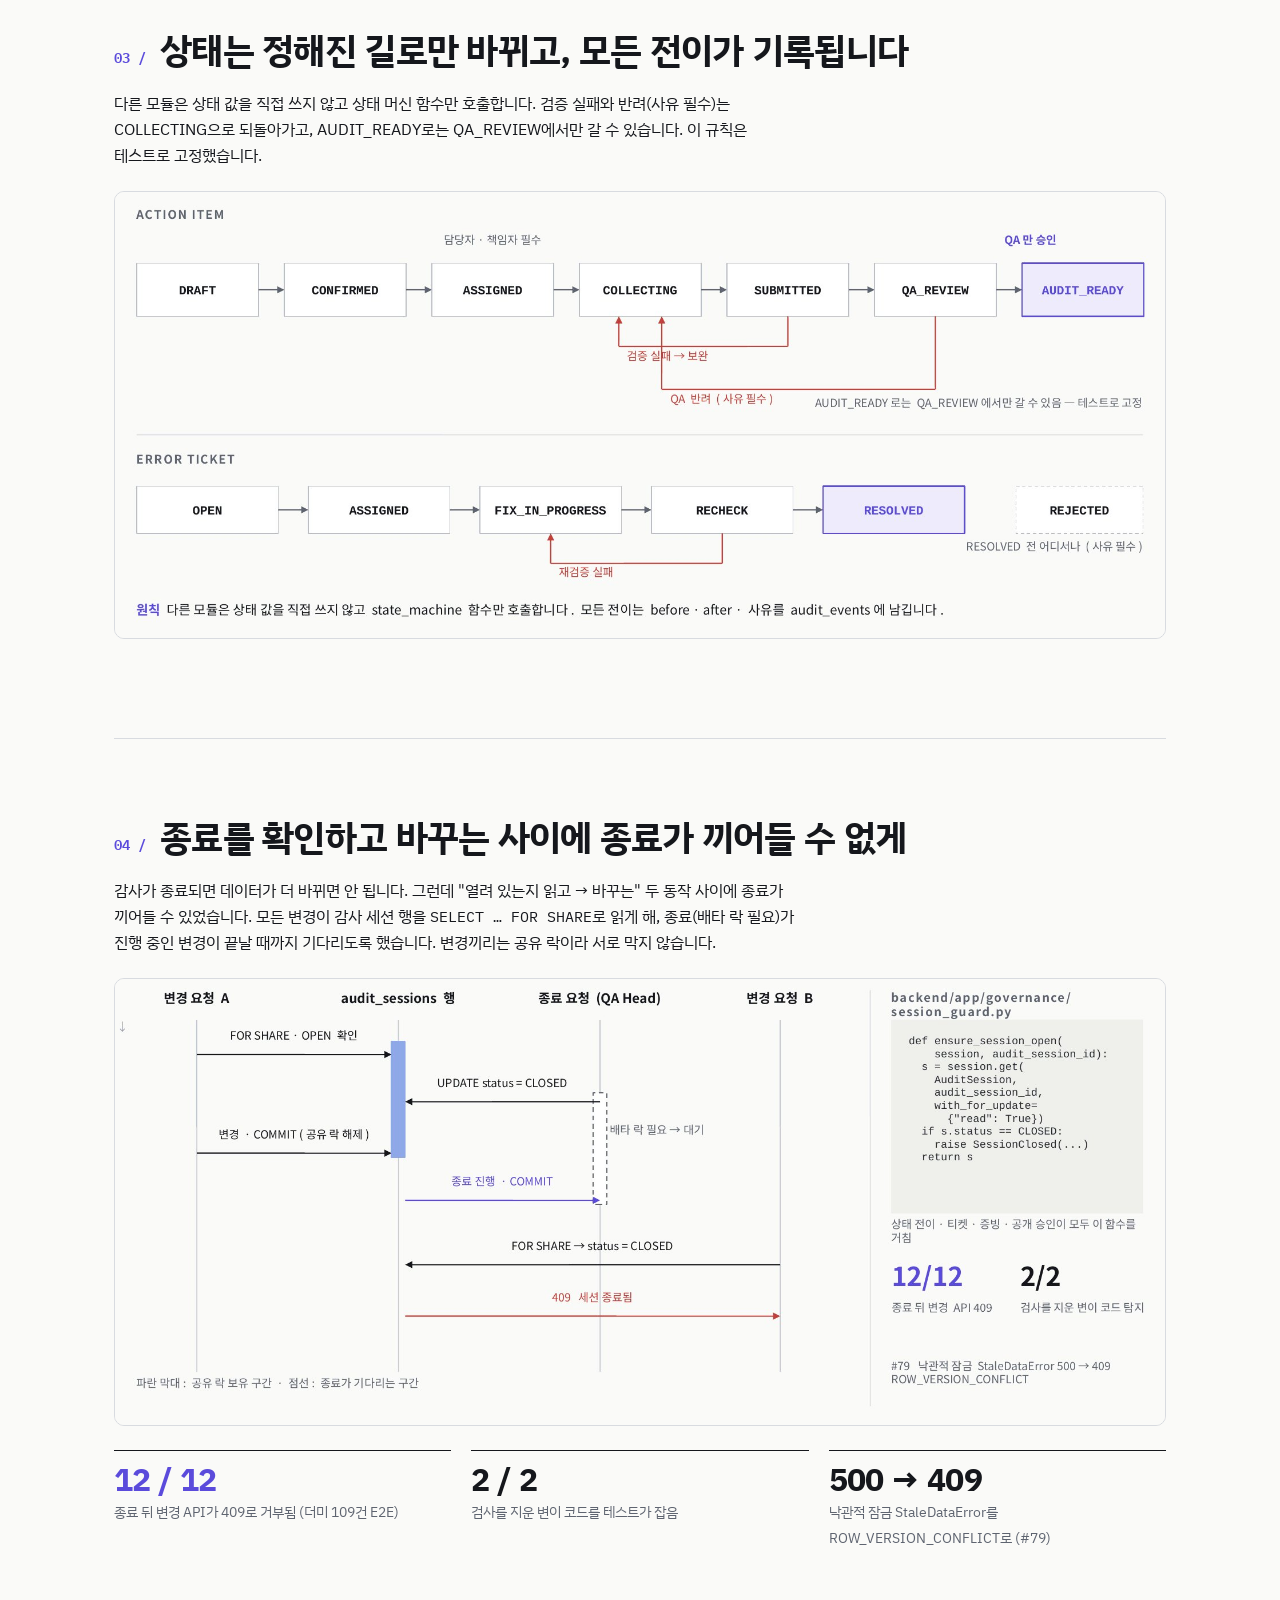
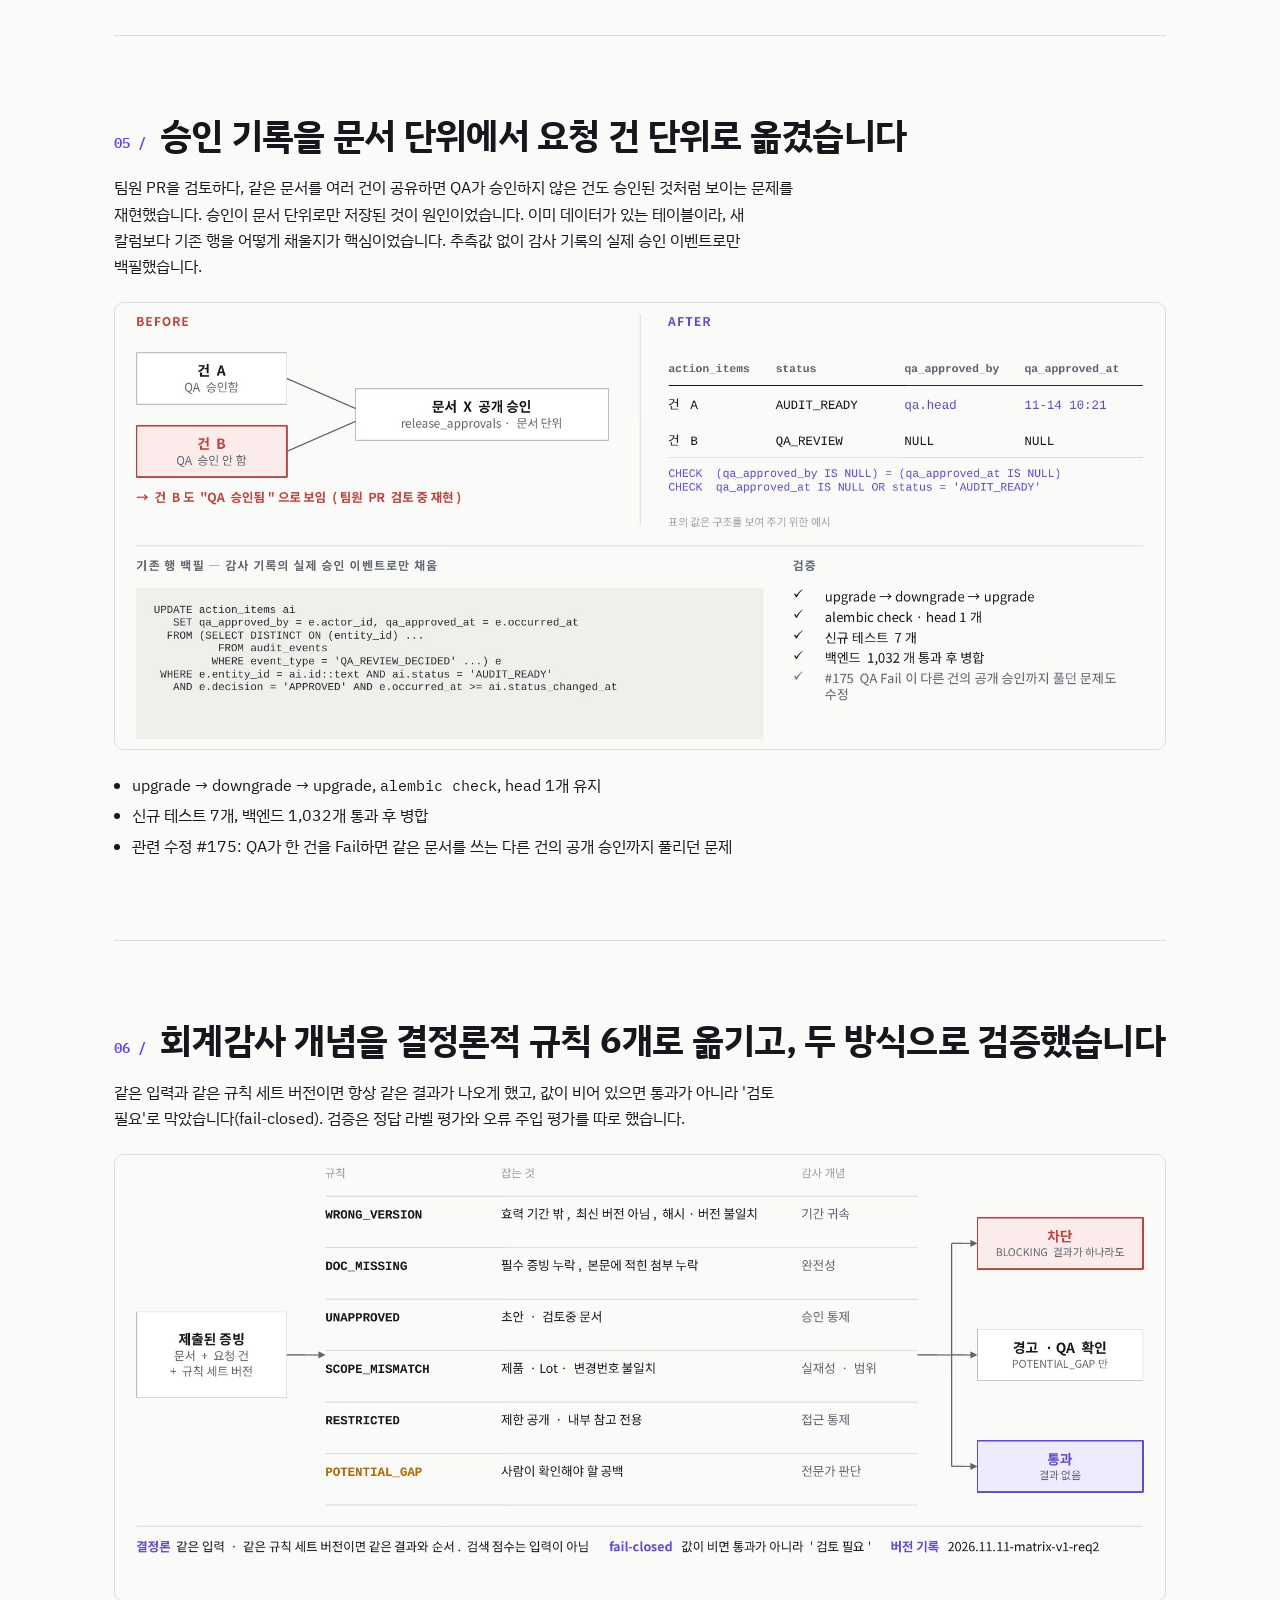
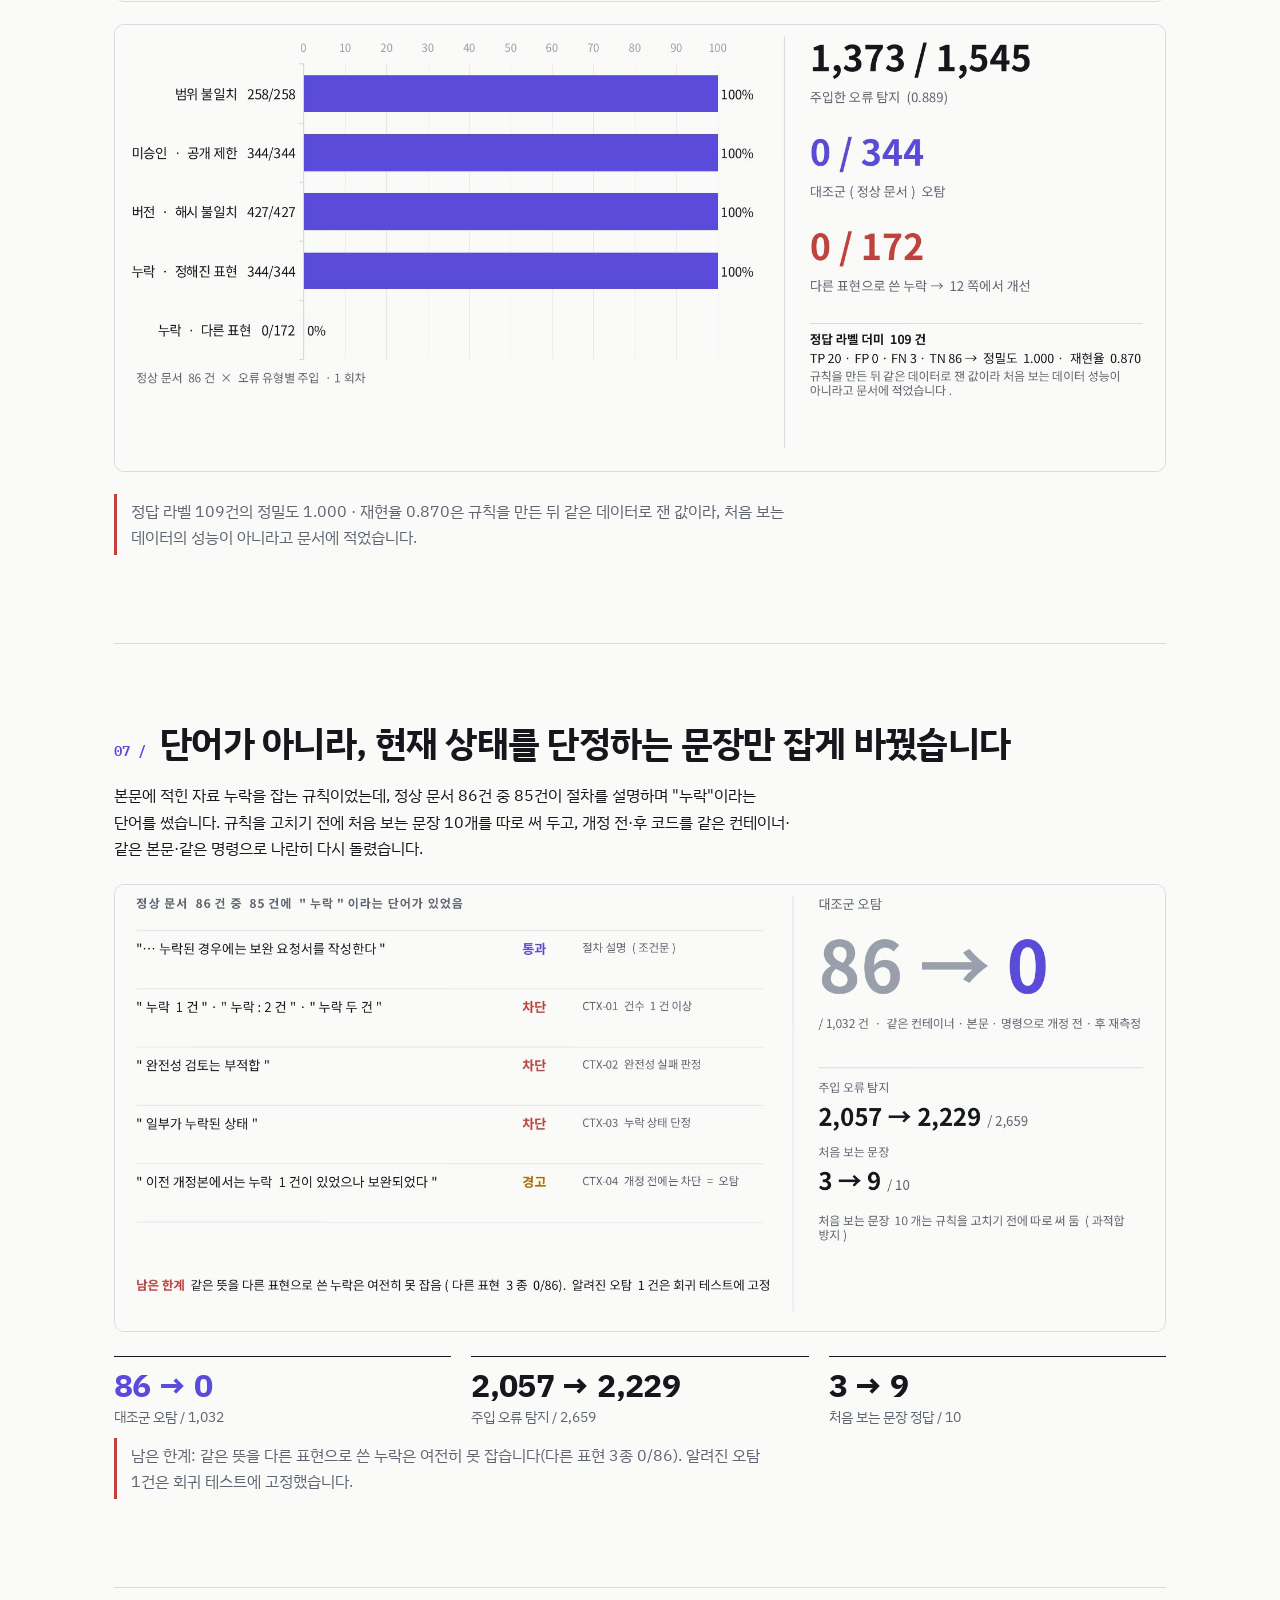
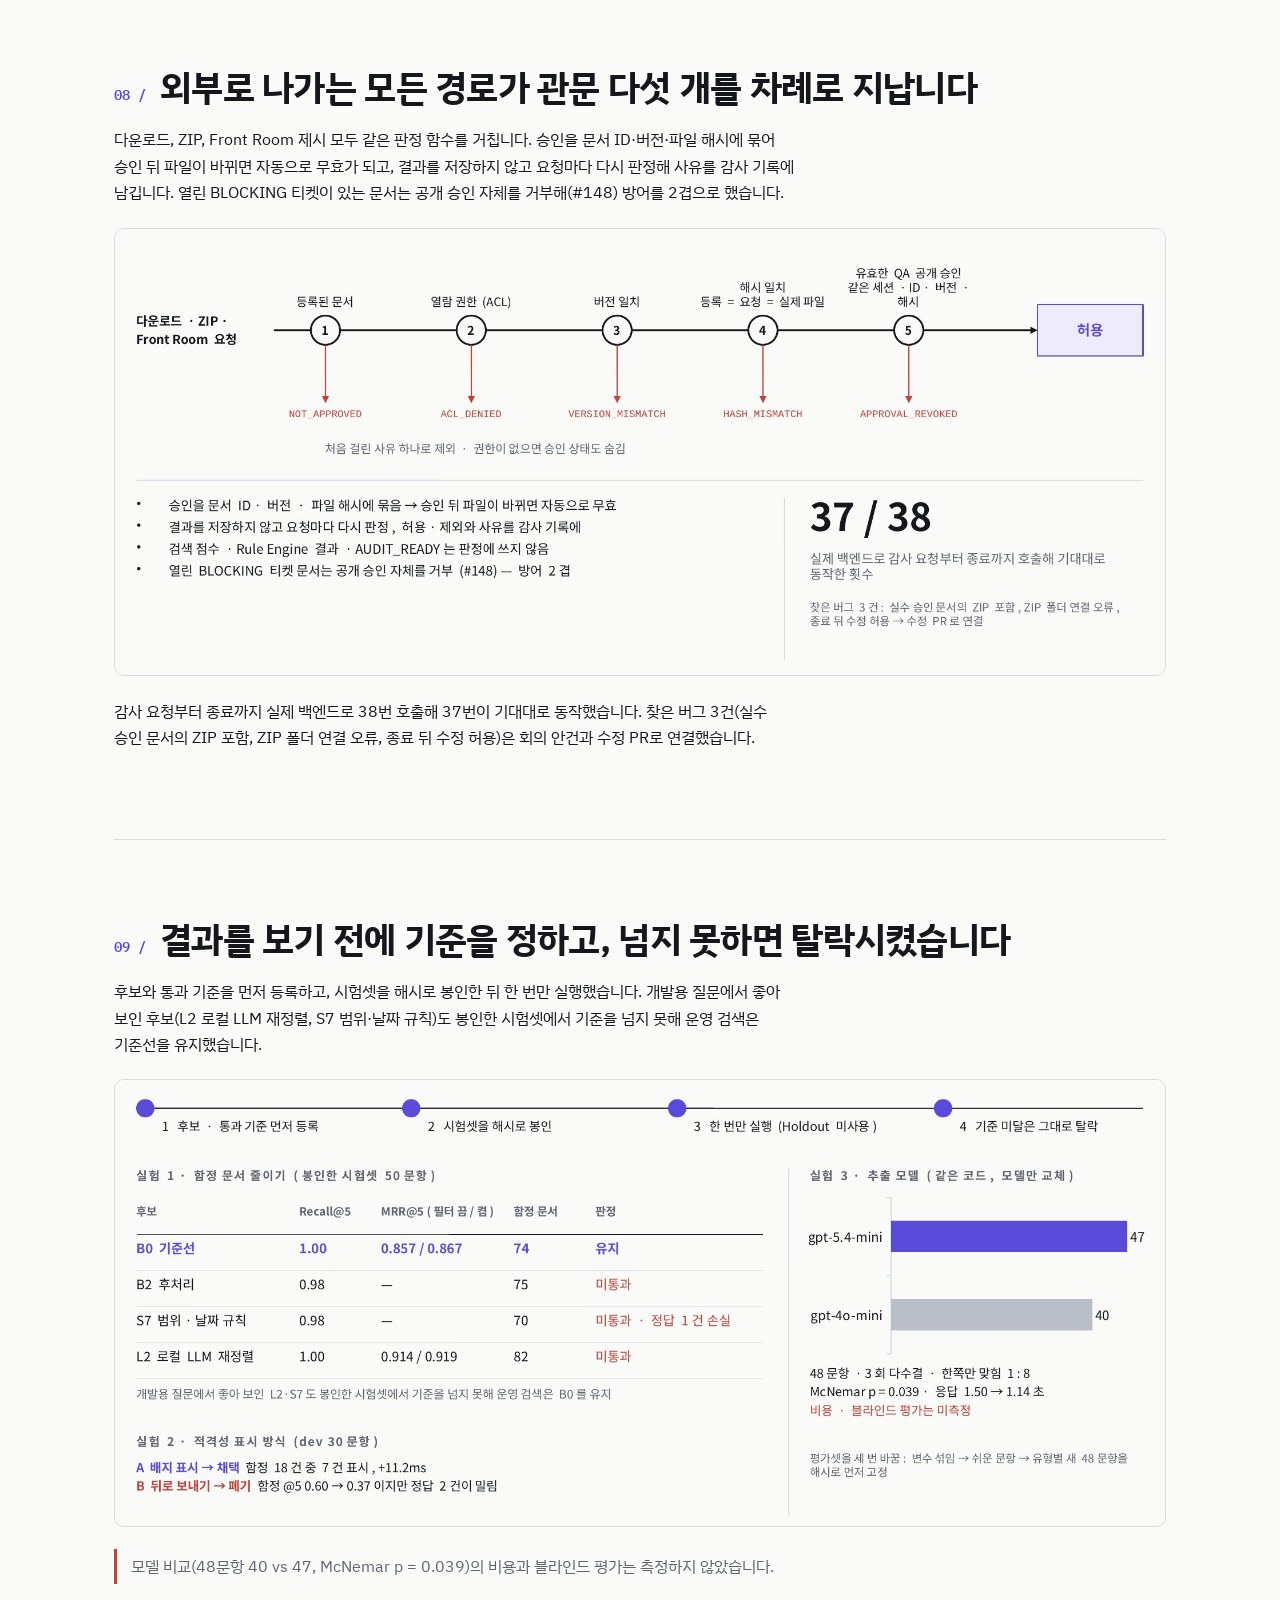
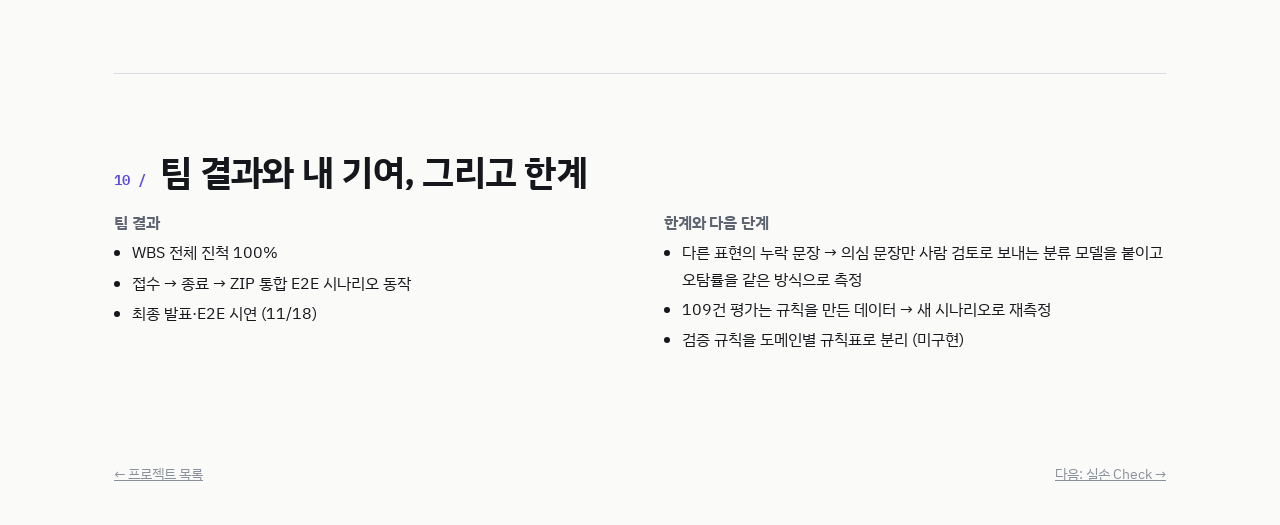
==== commit 3313aa6a: "AuditFlow 화면 캡처로 교체, Legal Desk 상세 페이지 추가, 역할 설명 갱신 - AuditFlow AI 썸네일·상세 표지를 Command Center 실제 화면으로" ====
--- a/projects/auditflow.html
+++ b/projects/auditflow.html
@@ -31,8 +31,8 @@
         <div><dt>내 결과물</dt><dd>병합 PR 61개</dd></div>
         <div><dt>스택</dt><dd>PostgreSQL · Alembic · FastAPI</dd></div>
       </dl>
-      <div class="cover"><img src="../assets/img/auditflow-cover.jpg" alt="AuditFlow AI 발표 표지 — Back Room의 증빙이 AI 검증 관문을 지나 Front Room 감사관에게 가는 그림"></div>
-      <p class="cover-cap">팀 발표 표지 (2026.11.18 · 신예림, 유수환, 최윤지)</p>
+      <div class="cover"><img src="../assets/img/auditflow-screen.jpg" alt="AuditFlow AI Command Center 화면 — Action Item 현황, 단계별 진행, 사유별 Error 건수, Back Room·복도·Front Room 사무실 현황"></div>
+      <p class="cover-cap">Command Center 화면 (실제 API 모드, 합성 데이터). 화면은 팀 공통 작업이고, 오른쪽 Error item의 사유별 건수(누락·구버전·범위 불일치·미승인·공개 제한·확인 필요)는 내가 만든 검증 규칙의 결과입니다.</p>
     </div>
   </div>
 
--- a/assets/style.css
+++ b/assets/style.css
@@ -1,4 +1,5 @@
 /*
+HERO    밝은 바탕 + 보라 포인트(이름, 원, 버튼, 아이콘)
 VOICE   차분한 엔지니어링 보고서. 꾸밈보다 근거(그림·코드·수치)가 먼저 보이게
 IDEA    설계 문서와 프로젝트 쇼케이스를 합친 한 장짜리 이력 사이트
 PICTURE 첫 화면 오른쪽 사진 자리, 프로젝트는 실제 발표 표지와 서비스 화면 썸네일
@@ -43,21 +44,47 @@
 .muted{color:var(--sub)}.small{font-size:14px}
 .todo{color:var(--bad)}
 
-/* hero */
-.hero{padding:clamp(40px,6vw,88px) 0 0;border:0}
-.hero-grid{display:grid;grid-template-columns:minmax(0,1.35fr) minmax(0,.9fr);gap:clamp(28px,5vw,72px);align-items:center}
-.role{font-weight:600;color:var(--acc);margin-bottom:10px}
-.hero h1{font-size:clamp(44px,7vw,84px);line-height:1.02;margin:0 0 18px;letter-spacing:-.03em}
-.hero .statement{font-size:clamp(20px,2.4vw,28px);line-height:1.45;margin:0 0 22px;max-width:none}
+/* hero — 레퍼런스: 이름 강조, 보라 원 위 사진, 코드 카드, 기술 줄, 아이콘 숫자 */
+.hero{padding:clamp(40px,6vw,80px) 0 clamp(36px,5vw,64px);border:0;
+  background:radial-gradient(900px 520px at 88% 30%,color-mix(in srgb,var(--acc) 16%,transparent),transparent 70%),linear-gradient(var(--hero),var(--bg));}
+:root{--hero:light-dark(#f3f1ff,#17152b)}
+.hero-grid{display:grid;grid-template-columns:minmax(0,1.15fr) minmax(0,1fr);gap:clamp(28px,5vw,64px);align-items:center}
+.pill{display:inline-block;font:600 12.5px/1 "IBM Plex Sans KR",sans-serif;letter-spacing:.08em;color:var(--acc);background:var(--tint);padding:8px 12px;border-radius:6px;margin-bottom:18px}
+.hero h1{font-size:clamp(42px,6.2vw,76px);line-height:1.05;margin:0 0 16px;letter-spacing:-.03em}
+.hero h1 em{font-style:normal;color:var(--acc)}
+.hero .statement{font-size:clamp(20px,2.3vw,28px);line-height:1.45;margin:0 0 12px;font-weight:600}
+.btns{display:flex;gap:12px;flex-wrap:wrap;margin:24px 0 30px}
+.btn{display:inline-flex;align-items:center;gap:6px;min-height:46px;padding:0 20px;border-radius:8px;border:1.5px solid var(--ink);text-decoration:none;font-weight:600;background:var(--panel)}
+.btn.primary{background:var(--acc);border-color:var(--acc);color:#fff}
+.btn.primary:hover{filter:brightness(1.08)}
+.btn:not(.primary):hover{border-color:var(--acc);color:var(--acc)}
+.btn.sm{min-height:38px;padding:0 14px;font-size:14px;margin-left:8px;color:#fff!important}
+.tech-label{font:600 12px/1 "IBM Plex Sans KR",sans-serif;letter-spacing:.1em;color:var(--sub);margin:0 0 12px}
+.tech{list-style:none;margin:0;padding:0;display:flex;flex-wrap:wrap;gap:10px 16px}
+.tech li{display:flex;align-items:center;gap:8px;font-size:14.5px;font-weight:600}
+.tech i{font:700 11px/1 "IBM Plex Mono",monospace;font-style:normal;color:#fff;background:var(--c);width:30px;height:30px;border-radius:7px;display:grid;place-items:center}
+.visual{position:relative;aspect-ratio:1/1.02;max-width:480px;width:100%;justify-self:end}
+.circle{position:absolute;inset:6% 4% 14% 10%;border-radius:50%;background:radial-gradient(circle at 35% 30%,#8f82ff,var(--acc) 60%,#3f31b8)}
+.dotgrid{position:absolute;right:0;top:0;fill:color-mix(in srgb,var(--acc) 55%,transparent)}
+.photo{position:absolute;left:22%;right:16%;top:12%;bottom:6%;border:2px dashed rgba(255,255,255,.85);border-radius:16px 16px 0 0;display:grid;place-items:start center;text-align:center;color:#fff;background:rgba(255,255,255,.1);padding:15% 16px 16px}
+.photo strong{display:block;font-size:18px;margin-bottom:4px}
+.photo .small{color:rgba(255,255,255,.85)}
+img.photo{border:0;object-fit:cover;object-position:top;background:none;padding:0}
+.codecard{position:absolute;right:-2%;bottom:10%;width:min(250px,58%);background:#141625;color:#d6dbf0;border:1px solid #33385a;border-radius:10px;box-shadow:0 18px 40px rgba(20,16,60,.28);padding:10px 14px 12px}
+.cc-top{display:flex;justify-content:space-between;align-items:center;font:12px/1 "IBM Plex Mono",monospace;color:#9aa0c2;margin-bottom:8px}
+.cc-top i{width:8px;height:8px;border-radius:50%;background:#3dd68c}
+.codecard pre{margin:0;padding:0;background:none;font:12px/1.6 "IBM Plex Mono",monospace;color:#d6dbf0;overflow:hidden}
+.codecard .k{color:#d6dbf0}.codecard .s{color:#8fa6ff}.codecard .v{color:#f0a04b}
+.numbers{display:grid;grid-template-columns:repeat(4,minmax(0,1fr));gap:14px;margin-top:clamp(36px,5vw,60px)}
+.numbers>div{display:flex;gap:14px;align-items:flex-start;background:var(--panel);border:1px solid var(--rule);border-radius:12px;padding:18px}
+.ico{flex:none;width:44px;height:44px;border-radius:10px;background:var(--acc);display:grid;place-items:center}
+.ico svg{width:22px;height:22px;fill:none;stroke:#fff;stroke-width:2;stroke-linecap:round;stroke-linejoin:round}
+.numbers p{margin:0}
+.numbers b{display:block;font-size:clamp(24px,2.6vw,32px);line-height:1.1;letter-spacing:-.02em;white-space:nowrap}
+.numbers p span{font-size:13.5px;color:var(--sub);line-height:1.45;display:block;margin-top:4px}
+
 .tags{display:flex;flex-wrap:wrap;gap:6px;padding:0;margin:0;list-style:none}
 .tags li{font-size:13.5px;padding:3px 10px;border:1px solid var(--rule);border-radius:999px;color:var(--sub);background:var(--panel)}
-.photo{aspect-ratio:4/5;border:1.5px dashed var(--mute);border-radius:14px;display:grid;place-items:center;text-align:center;color:var(--sub);background:repeating-linear-gradient(135deg,transparent 0 14px,color-mix(in srgb,var(--rule) 45%,transparent) 14px 15px);padding:24px}
-.photo strong{display:block;color:var(--ink);font-size:18px;margin-bottom:4px}
-.numbers{display:grid;grid-template-columns:repeat(4,minmax(0,1fr));margin-top:clamp(40px,6vw,72px);border-top:1px solid var(--ink)}
-.numbers div{padding:20px 18px 8px 0}
-.numbers b{display:block;font-size:clamp(28px,3.4vw,40px);line-height:1.1;letter-spacing:-.02em;white-space:nowrap}
-.numbers div:nth-child(2) b{color:var(--acc)}
-.numbers span{font-size:14px;color:var(--sub)}
 
 /* about */
 .traits{display:grid;grid-template-columns:repeat(3,minmax(0,1fr));gap:clamp(20px,3vw,40px);margin:8px 0 48px}
@@ -144,7 +171,7 @@
 
 @media(max-width:860px){
   .hero-grid{grid-template-columns:minmax(0,1fr)}
-  .photo{max-width:340px;aspect-ratio:4/4.4}
+  .visual{justify-self:center;max-width:400px}
   .numbers{grid-template-columns:repeat(2,minmax(0,1fr))}
   .traits,.facts{grid-template-columns:minmax(0,1fr)}
   .two,.contact,.cols{grid-template-columns:minmax(0,1fr)}
@@ -155,6 +182,8 @@
   .meta{grid-template-columns:repeat(2,minmax(0,1fr))}
 }
 @media(max-width:560px){
+  .numbers{grid-template-columns:minmax(0,1fr)}
+  .btn.sm{display:none}
   .list li{grid-template-columns:minmax(0,1fr);gap:2px}
   .skills th{width:auto;display:block;padding-bottom:0;border:0}
   .skills td{display:block;padding-top:2px}
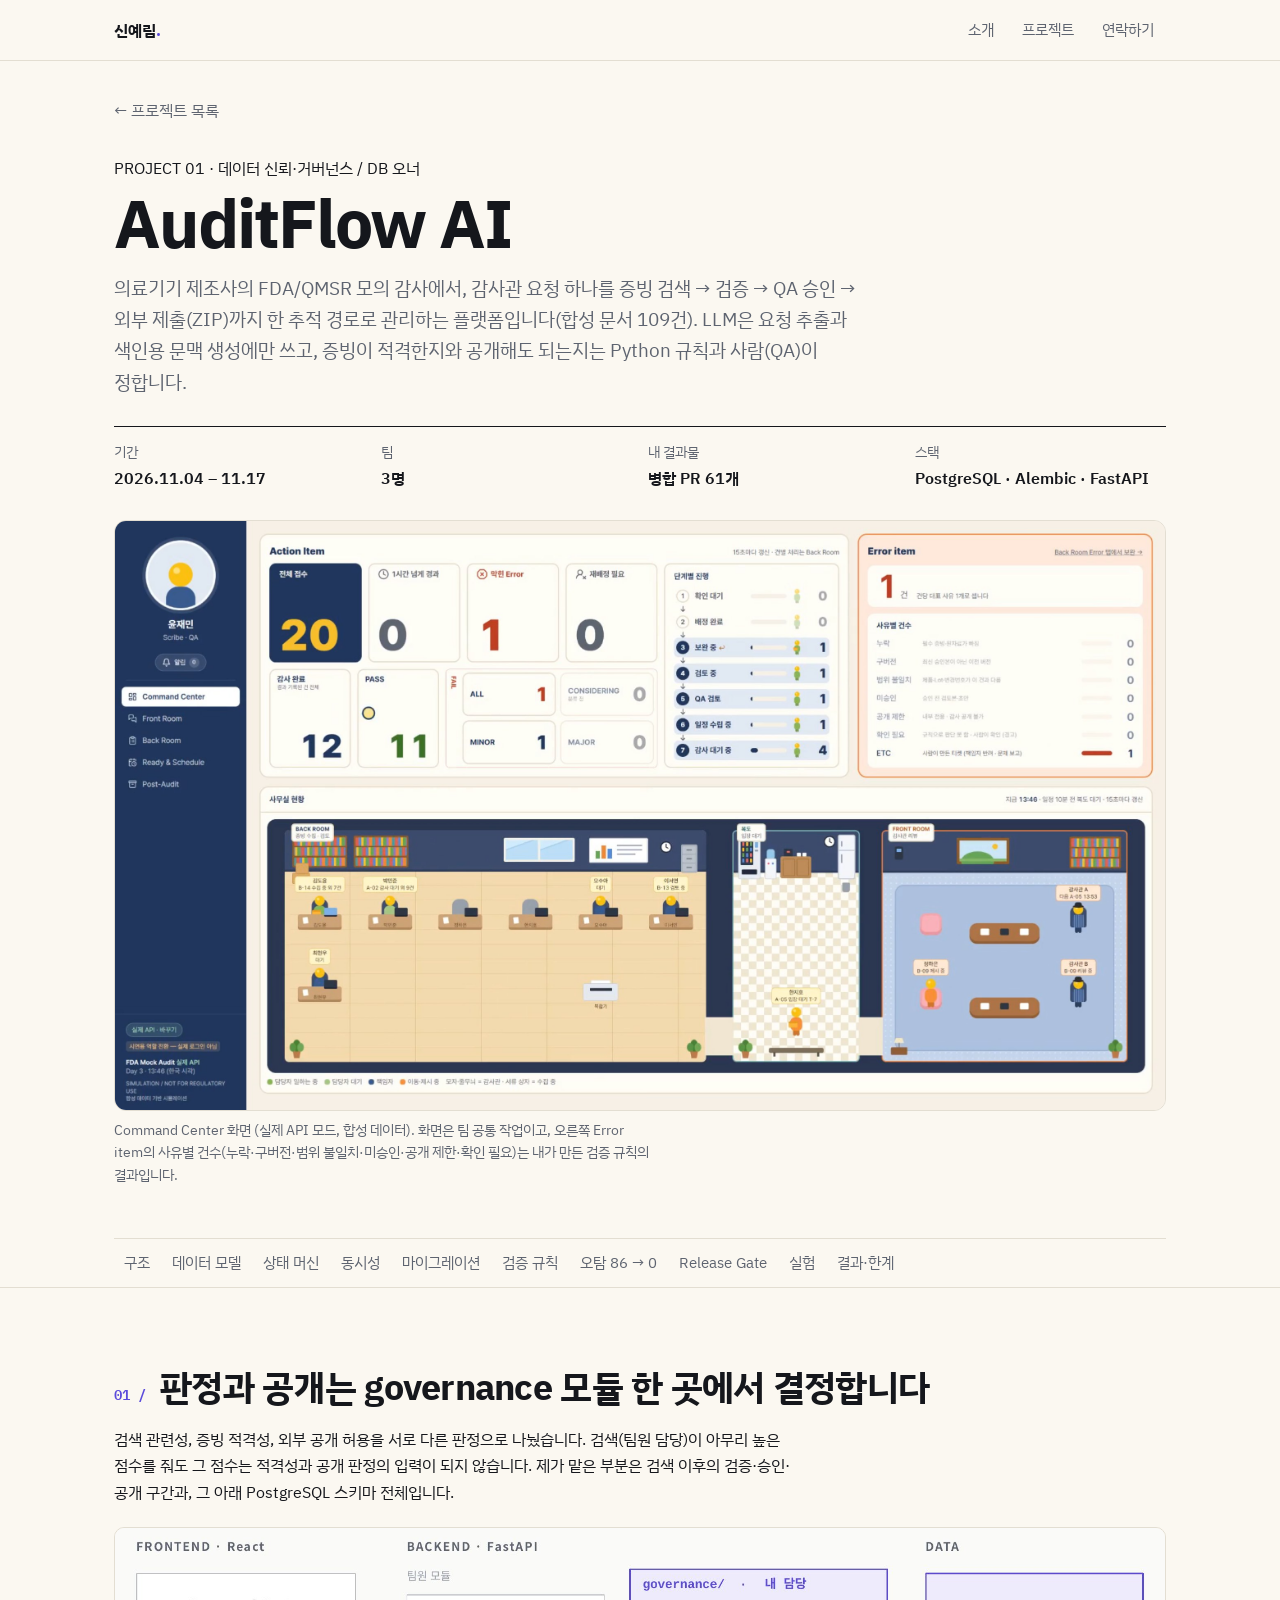
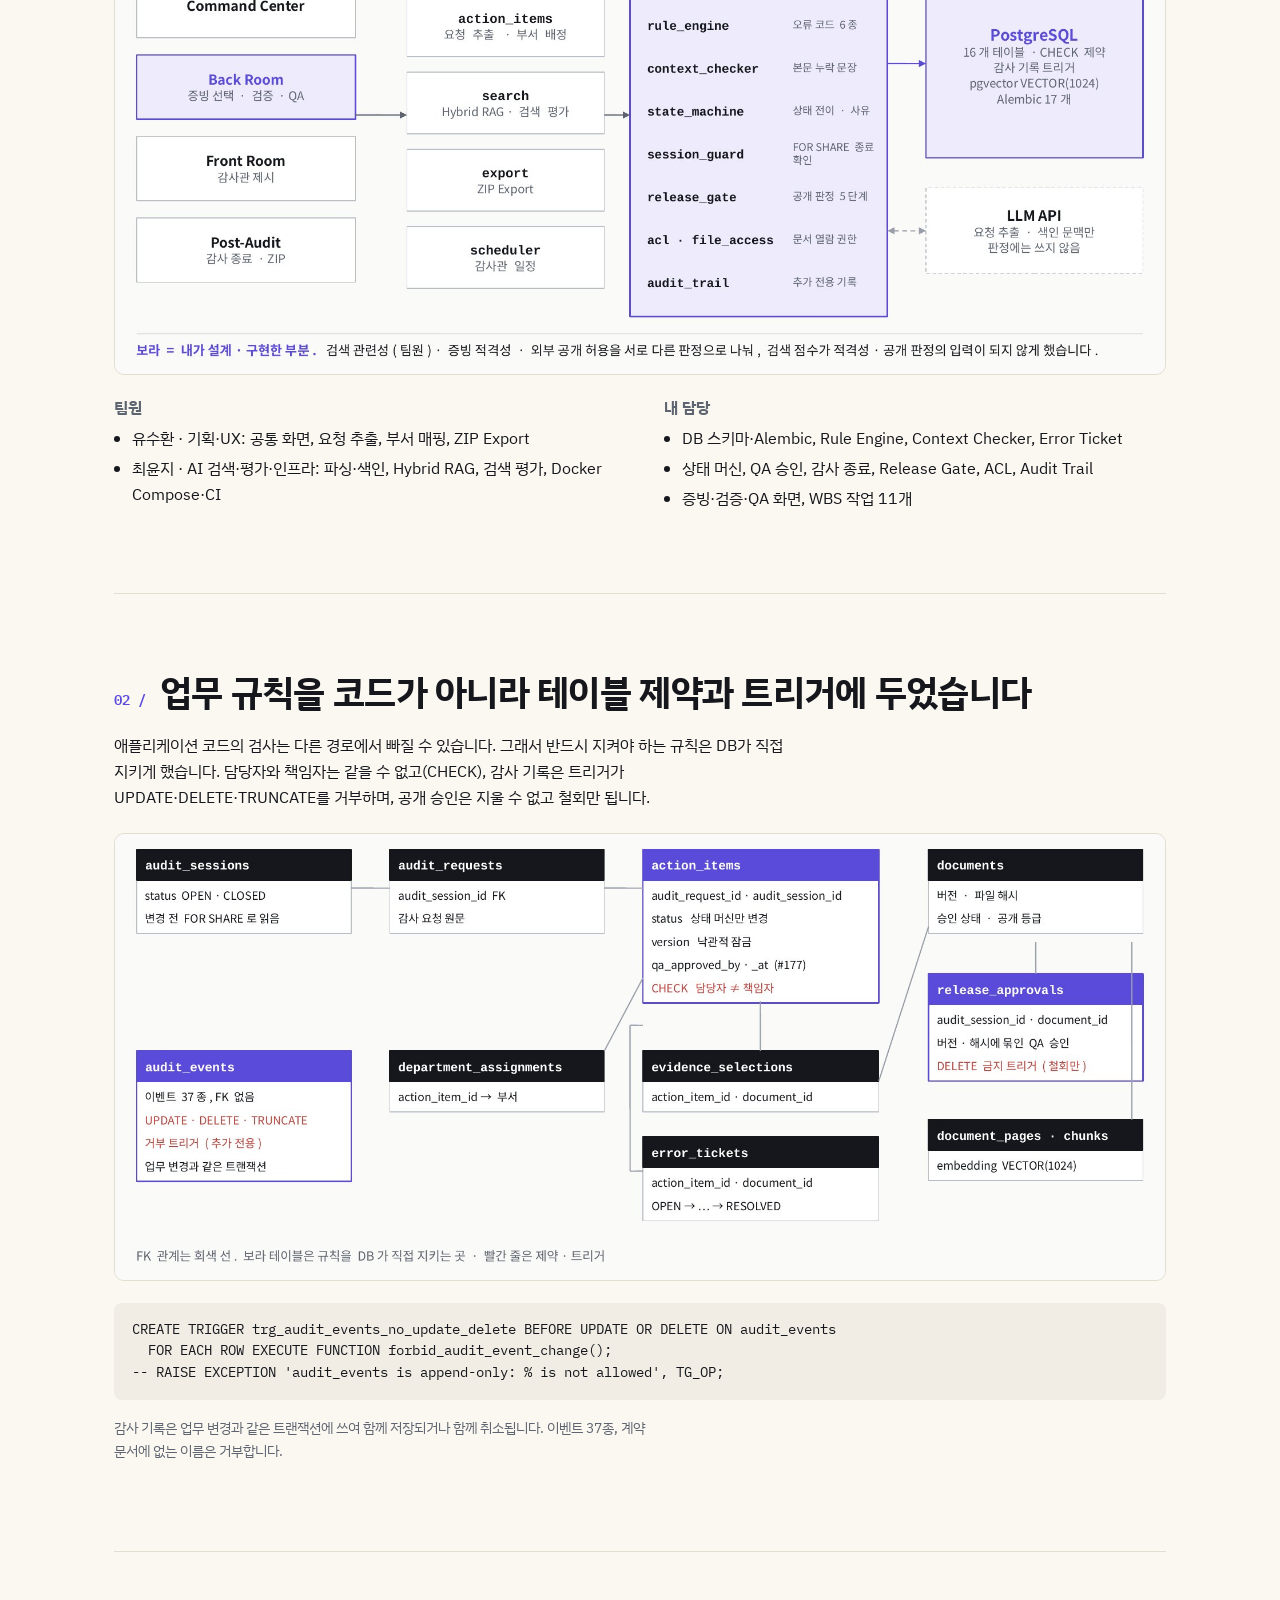
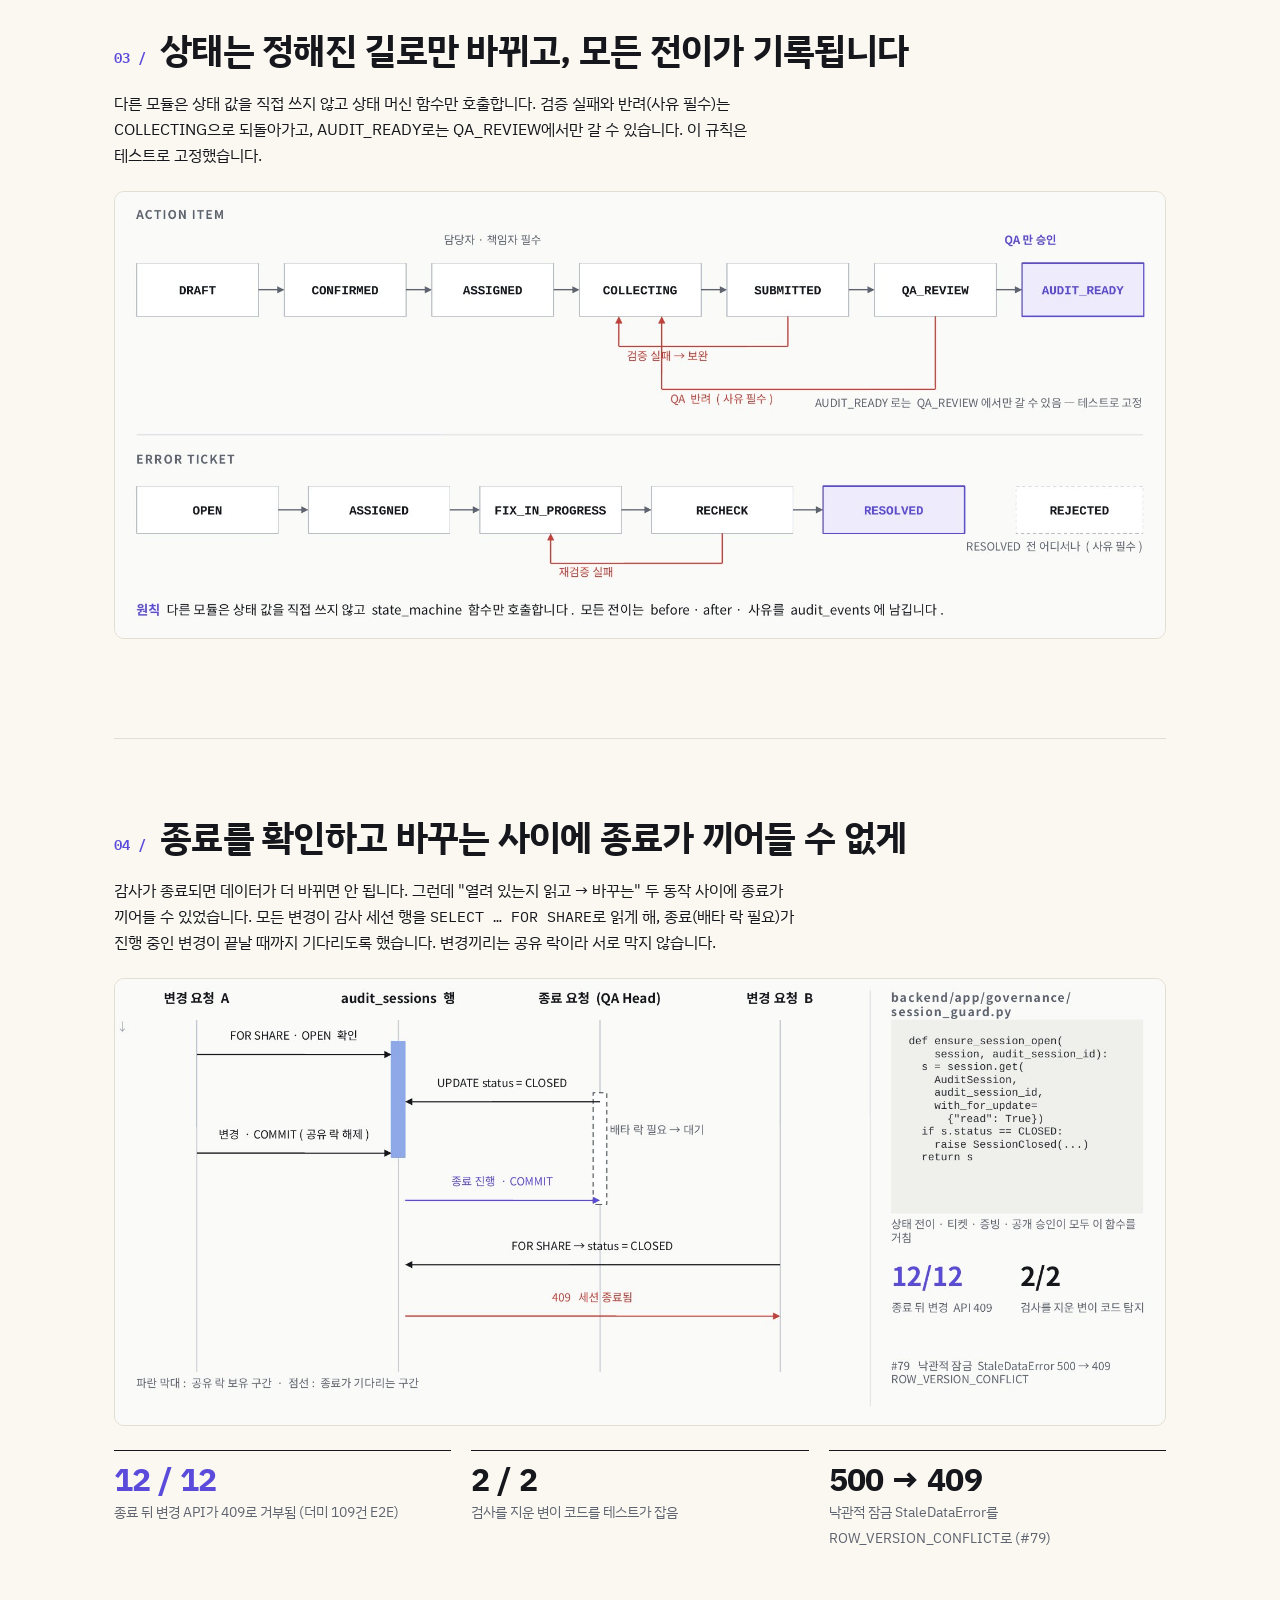
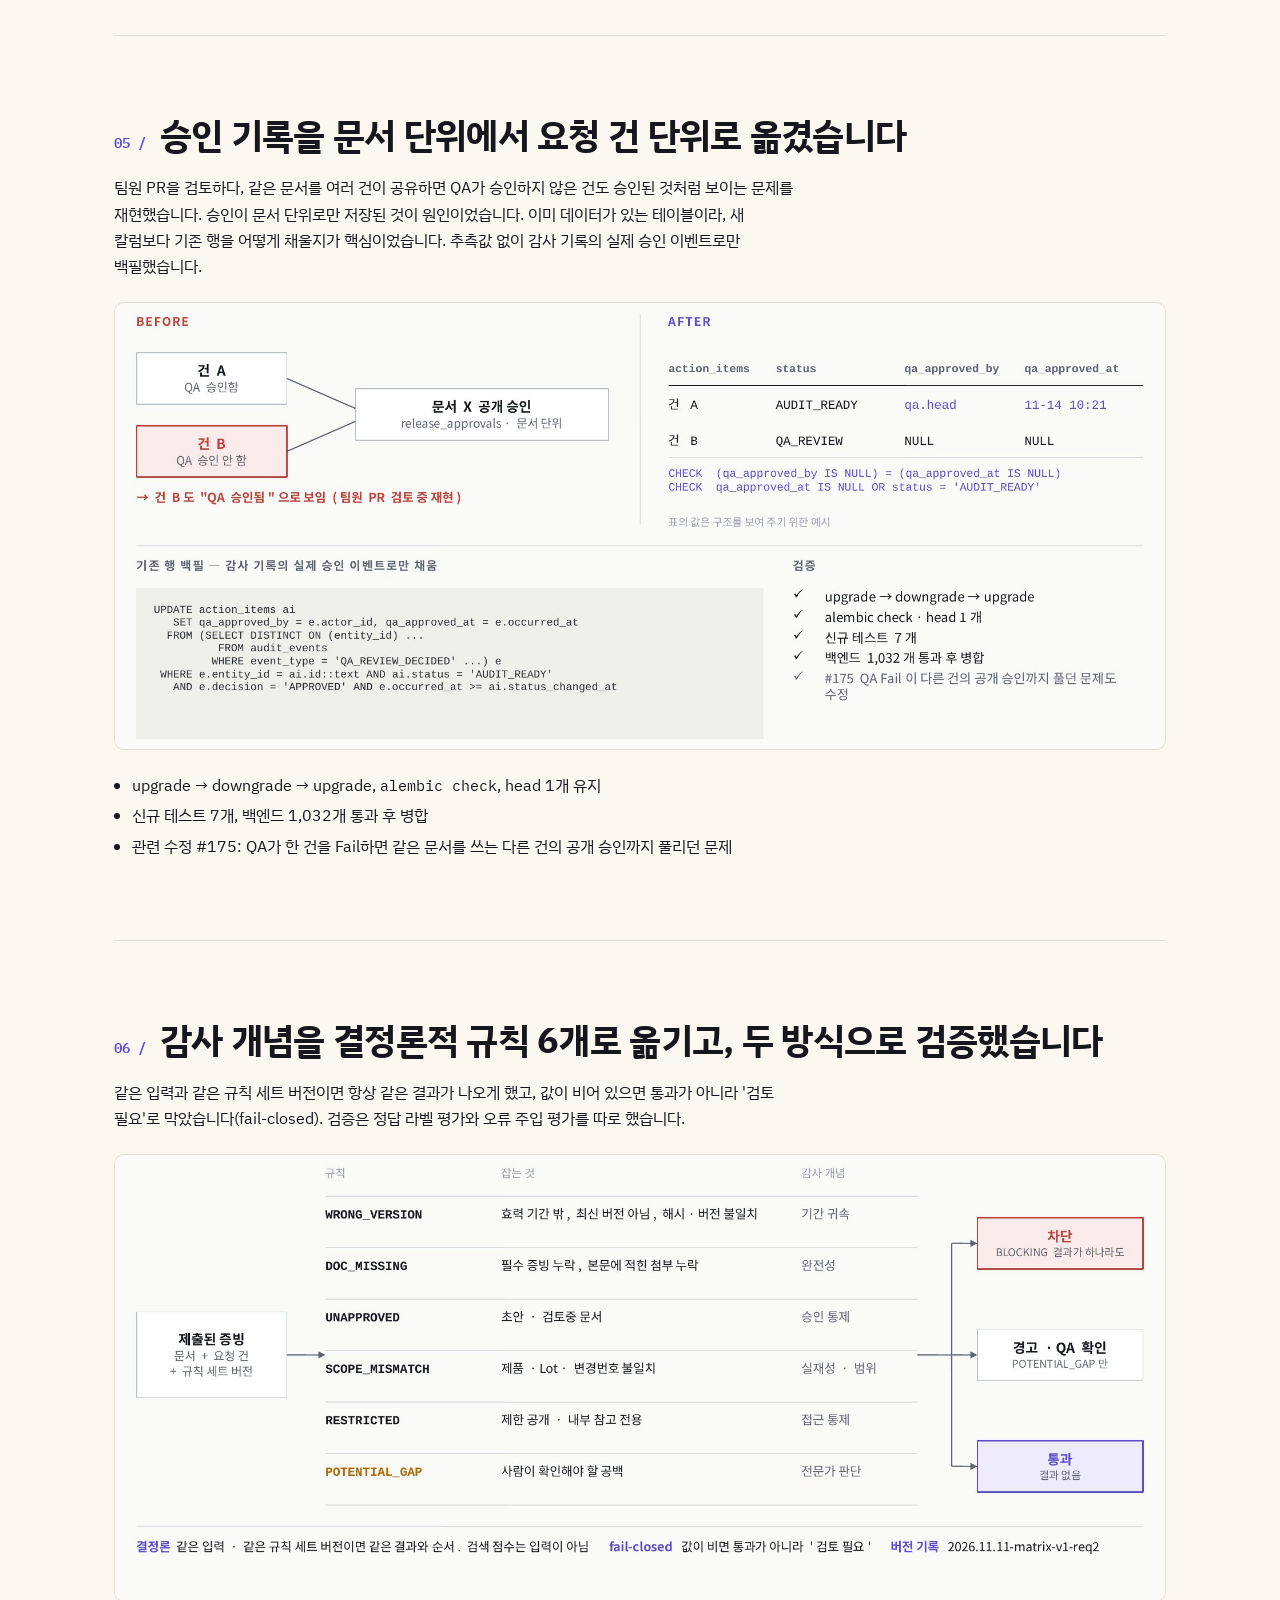
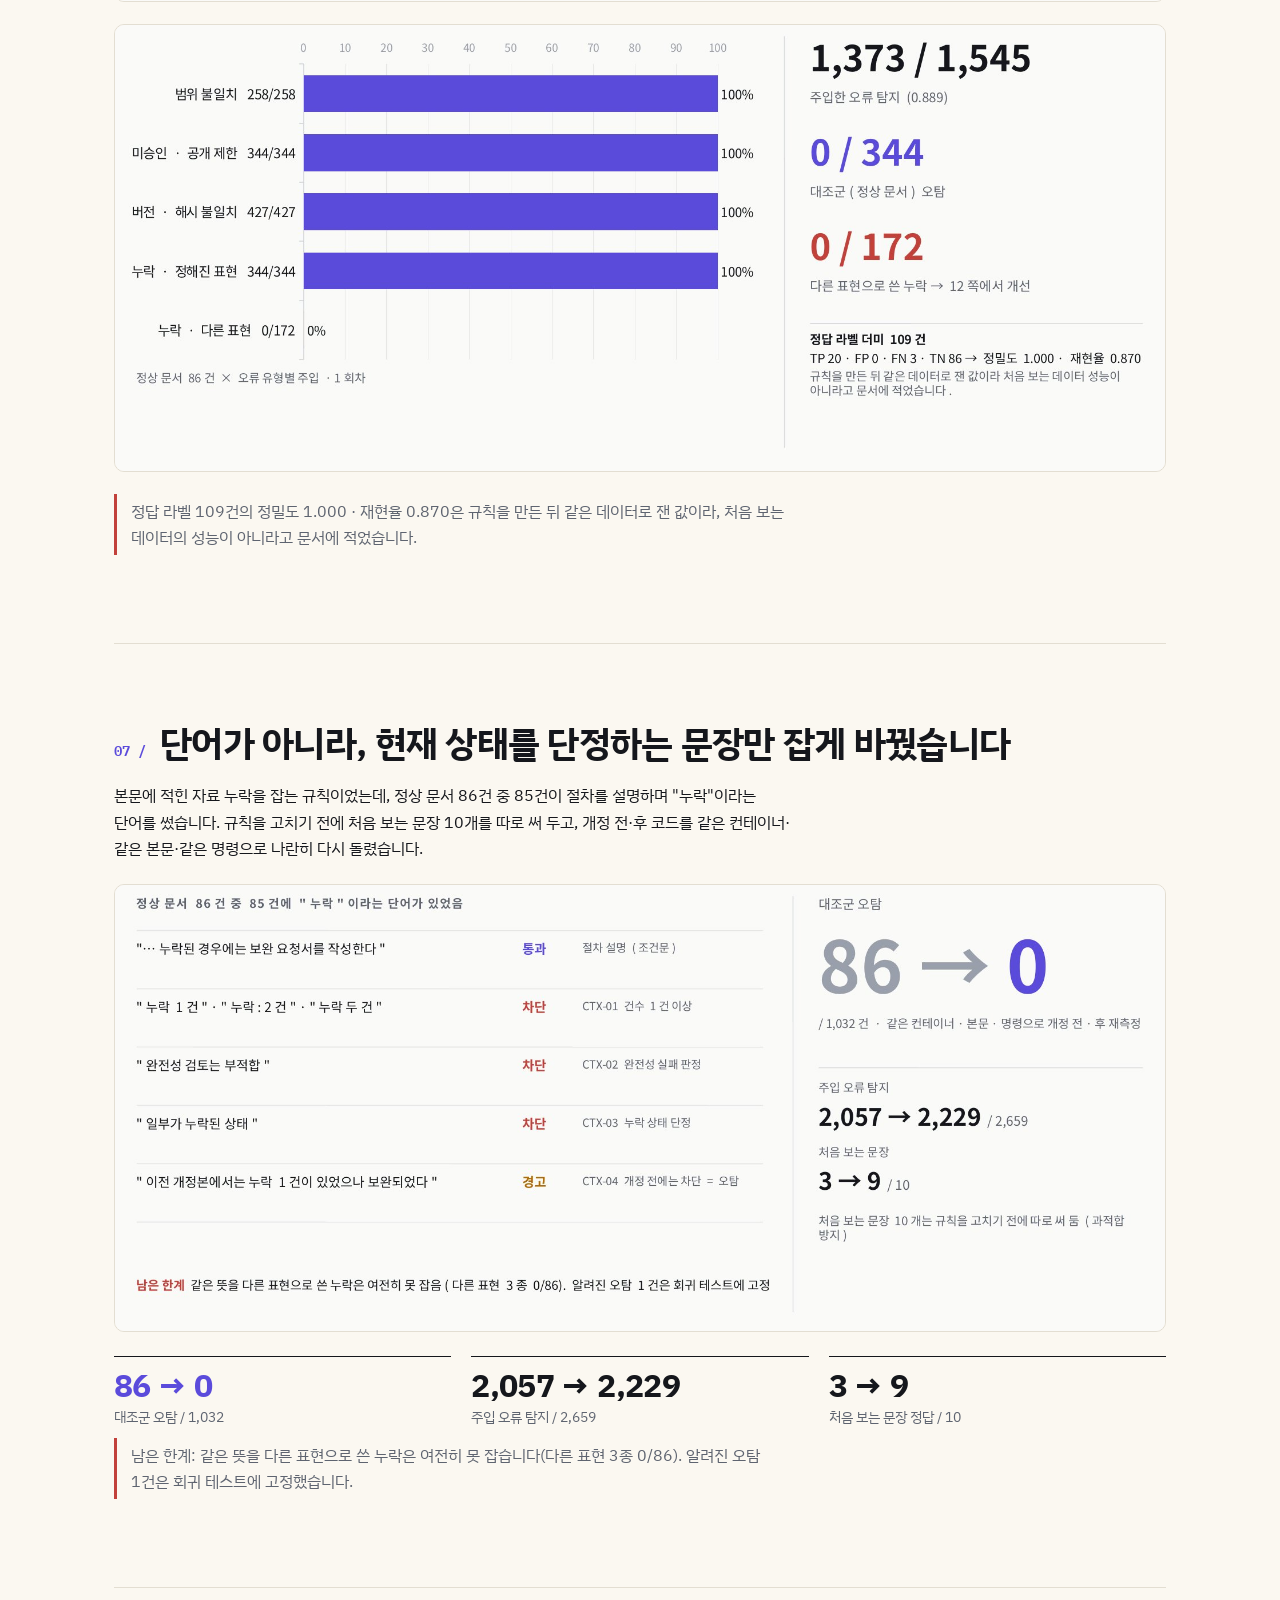
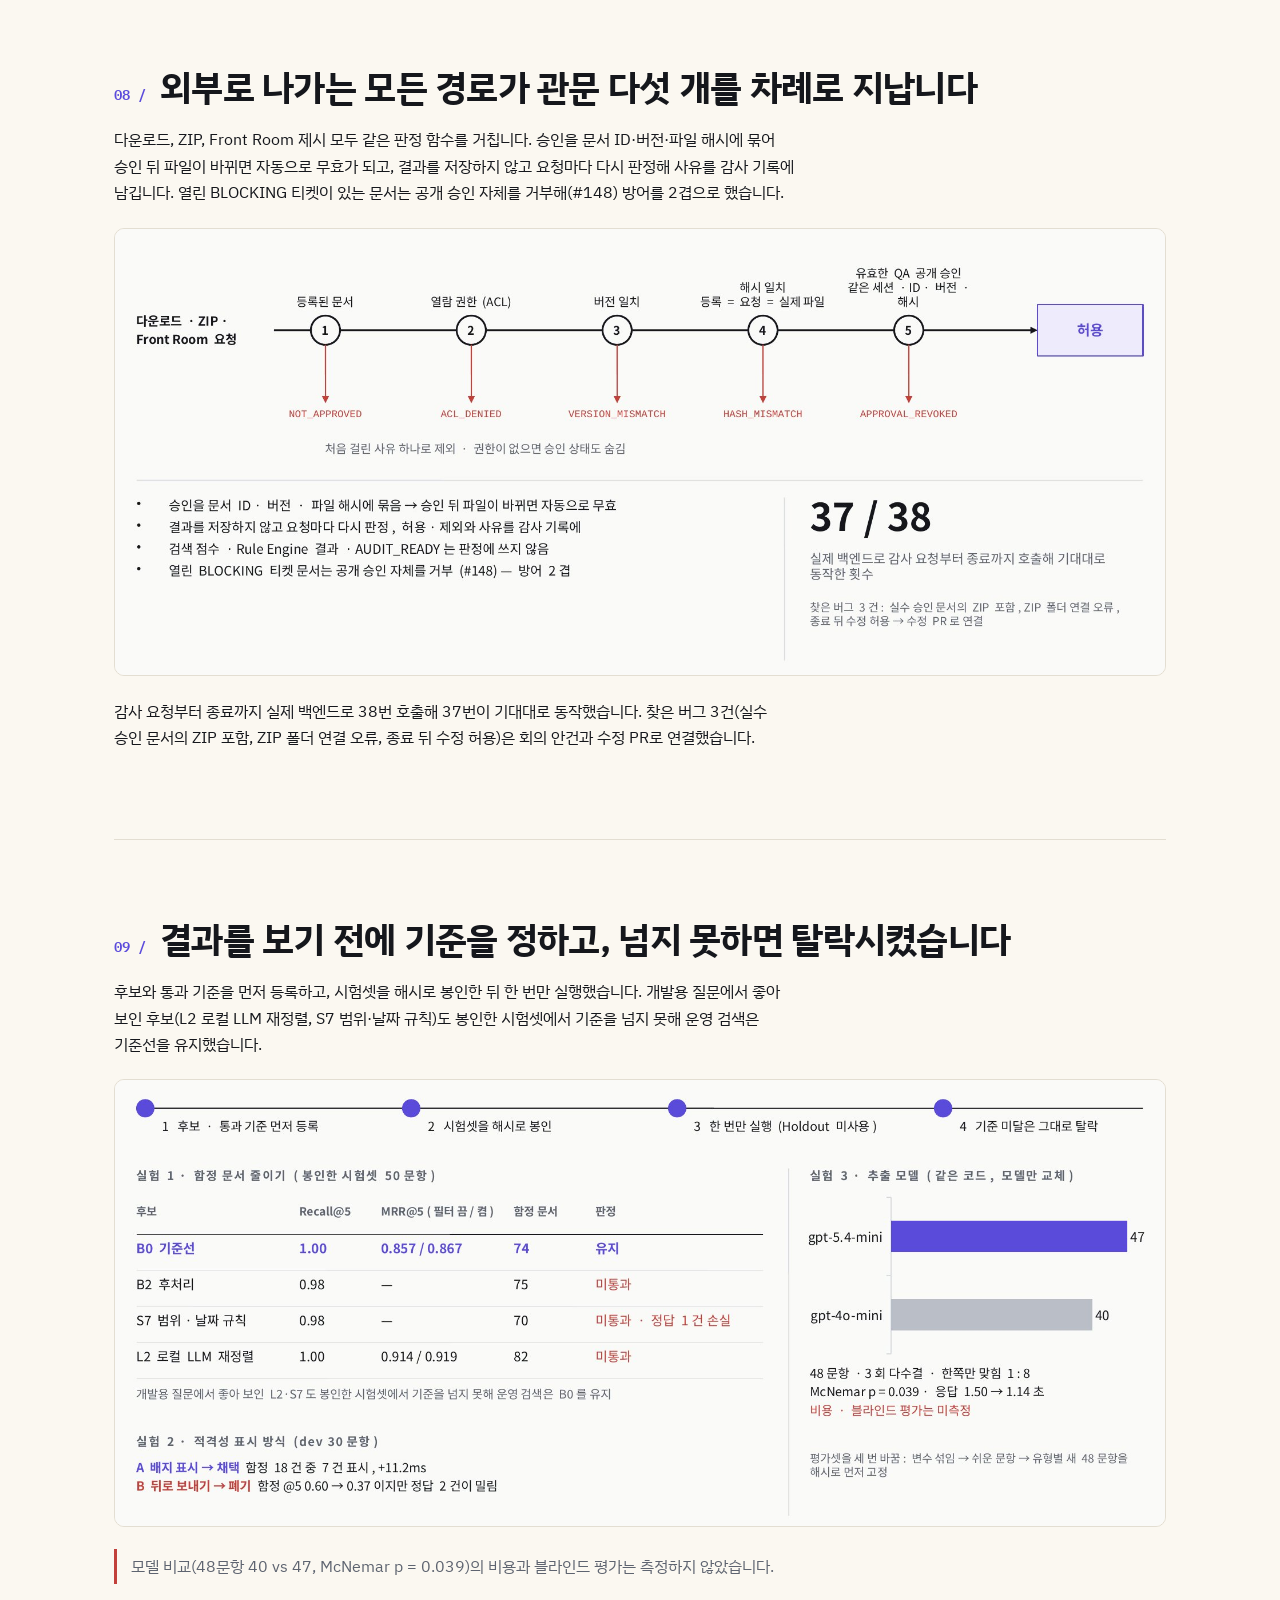
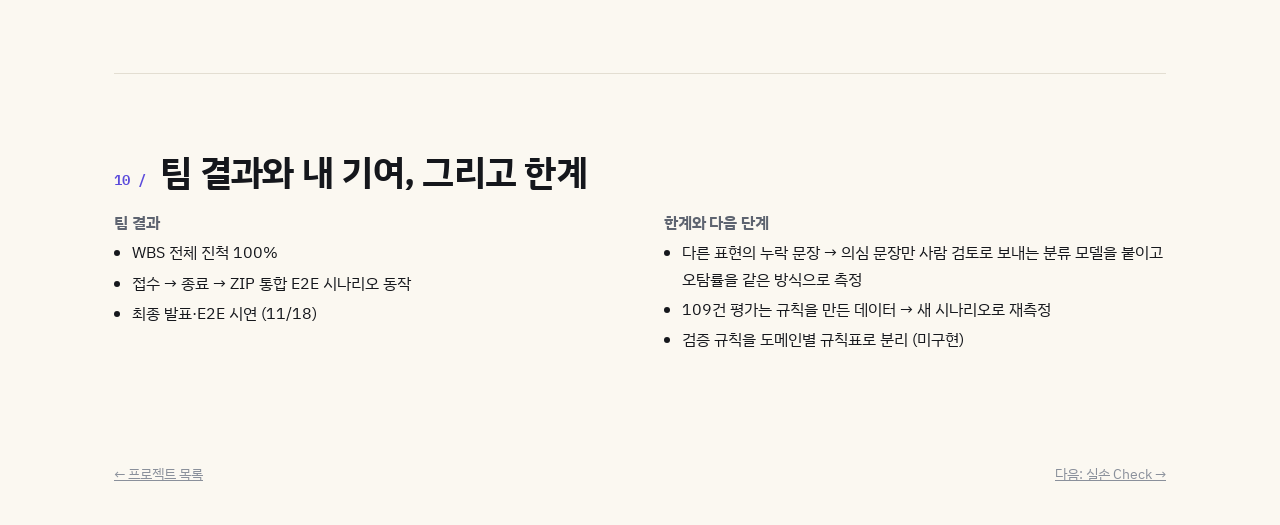
==== commit 3c6e297f: "학습 중 기술·학습 계획 삭제, 회계감사 표현 수정, 자격 취득일·경력 기간 반영 Co-Authored-By: Claude Opus 5.5 <noreply@anthropic.com" ====
--- a/projects/auditflow.html
+++ b/projects/auditflow.html
@@ -86,7 +86,7 @@
     </section>
 
     <section class="case" id="rule">
-      <div class="sec-head"><span class="sec-no">06 /</span><h2>회계감사 개념을 결정론적 규칙 6개로 옮기고, 두 방식으로 검증했습니다</h2></div>
+      <div class="sec-head"><span class="sec-no">06 /</span><h2>감사 개념을 결정론적 규칙 6개로 옮기고, 두 방식으로 검증했습니다</h2></div>
       <p>같은 입력과 같은 규칙 세트 버전이면 항상 같은 결과가 나오게 했고, 값이 비어 있으면 통과가 아니라 '검토 필요'로 막았습니다(fail-closed). 검증은 정답 라벨 평가와 오류 주입 평가를 따로 했습니다.</p>
       <div class="fig"><img src="../assets/img/af-rule.jpg" alt="제출된 증빙이 규칙 6개를 거쳐 차단, 경고, 통과로 갈리는 흐름" loading="lazy"></div>
       <div class="fig"><img src="../assets/img/af-injection.jpg" alt="오류 유형별 탐지율 막대: 네 유형 100%, 다른 표현의 누락 0%. 1,373/1,545 탐지, 대조군 오탐 0/344" loading="lazy"></div>
--- a/assets/style.css
+++ b/assets/style.css
@@ -6,12 +6,11 @@
 COLOUR  종이색 바탕 + 먹색 글씨, 강조는 남보라 하나 (PPT 포트폴리오와 같은 체계)
 TYPE    IBM Plex Sans KR / IBM Plex Mono, 번호가 붙은 섹션 머리
 */
-:root{color-scheme:light dark;
-  --bg:light-dark(#fafaf8,#111318);--panel:light-dark(#ffffff,#181b21);--ink:light-dark(#15171c,#eceef2);
-  --sub:light-dark(#5e6470,#a7adb8);--mute:light-dark(#8a909b,#7d8390);--rule:light-dark(#d8dbe0,#2e323b);
-  --acc:light-dark(#5b4bdb,#a99fff);--tint:light-dark(#eeecfc,#24214a);--bad:light-dark(#c2413b,#ff8a80);
-  --dark:#111318;--code:light-dark(#efefeb,#1d2027)}
-:root[data-theme=light]{color-scheme:light}:root[data-theme=dark]{color-scheme:dark}
+:root{color-scheme:light;
+  --bg:#fbf8f1;--panel:#ffffff;--ink:#15171c;
+  --sub:#5e6470;--mute:#8a909b;--rule:#e3ded2;
+  --acc:#5b4bdb;--tint:#eeecfc;--bad:#c2413b;
+  --dark:#111318;--code:#f1ede4}
 *{box-sizing:border-box;min-width:0}
 html{scroll-behavior:smooth;scroll-padding-top:72px}
 @media(prefers-reduced-motion:reduce){html{scroll-behavior:auto}*{transition:none!important}}
@@ -46,8 +45,7 @@
 
 /* hero — 레퍼런스: 이름 강조, 보라 원 위 사진, 코드 카드, 기술 줄, 아이콘 숫자 */
 .hero{padding:clamp(40px,6vw,80px) 0 clamp(36px,5vw,64px);border:0;
-  background:radial-gradient(900px 520px at 88% 30%,color-mix(in srgb,var(--acc) 16%,transparent),transparent 70%),linear-gradient(var(--hero),var(--bg));}
-:root{--hero:light-dark(#f3f1ff,#17152b)}
+  background:var(--bg);}
 .hero-grid{display:grid;grid-template-columns:minmax(0,1.15fr) minmax(0,1fr);gap:clamp(28px,5vw,64px);align-items:center}
 .pill{display:inline-block;font:600 12.5px/1 "IBM Plex Sans KR",sans-serif;letter-spacing:.08em;color:var(--acc);background:var(--tint);padding:8px 12px;border-radius:6px;margin-bottom:18px}
 .hero h1{font-size:clamp(42px,6.2vw,76px);line-height:1.05;margin:0 0 16px;letter-spacing:-.03em}
@@ -154,7 +152,7 @@
 @media(max-width:900px){.toc{position:static}}
 .case{padding:clamp(44px,6vw,80px) 0}
 .case .sec-head{margin-bottom:18px}
-.fig{margin:22px 0 22px;background:#fafaf8;border:1px solid var(--rule);border-radius:10px;overflow:hidden}
+.fig{margin:22px 0 22px;background:#fff;border:1px solid var(--rule);border-radius:10px;overflow:hidden}
 .fig img{width:100%}
 .figcap{font-size:13.5px;color:var(--sub);margin:-12px 0 20px}
 .facts{display:grid;grid-template-columns:repeat(3,minmax(0,1fr));gap:20px;margin:24px 0 8px}
